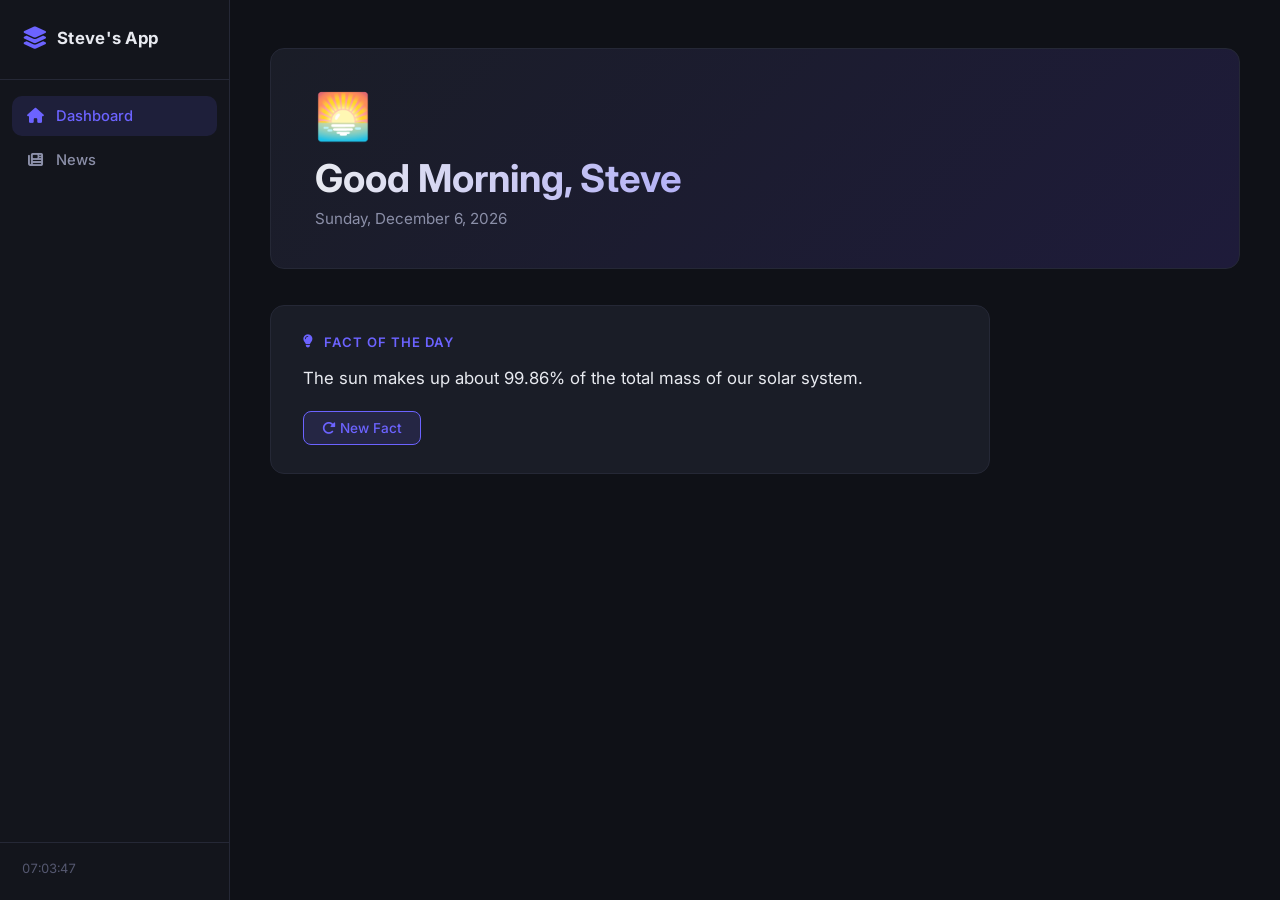
==== index.html @ 439b9ffa "Initial personal website with dashboard and news page" ====
<!DOCTYPE html>
<html lang="en">
<head>
  <meta charset="UTF-8" />
  <meta name="viewport" content="width=device-width, initial-scale=1.0" />
  <title>Steve's Dashboard</title>
  <link rel="stylesheet" href="style.css" />
  <link href="https://fonts.googleapis.com/css2?family=Inter:wght@300;400;500;600;700&display=swap" rel="stylesheet" />
  <link rel="stylesheet" href="https://cdnjs.cloudflare.com/ajax/libs/font-awesome/6.5.0/css/all.min.css" />
</head>
<body>
  <nav class="sidebar">
    <div class="sidebar-logo">
      <span class="logo-icon"><i class="fas fa-layer-group"></i></span>
      <span class="logo-text">Steve's App</span>
    </div>
    <ul class="nav-links">
      <li><a href="index.html" class="nav-item active" id="nav-dashboard">
        <i class="fas fa-home"></i><span>Dashboard</span>
      </a></li>
      <li><a href="news.html" class="nav-item" id="nav-news">
        <i class="fas fa-newspaper"></i><span>News</span>
      </a></li>
    </ul>
    <div class="sidebar-footer">
      <span id="sidebar-clock"></span>
    </div>
  </nav>

  <main class="main-content">
    <div class="dashboard-hero">
      <div class="greeting-card">
        <div class="greeting-icon" id="greeting-icon"></div>
        <h1 id="greeting-text">Hello, Steve</h1>
        <p class="greeting-date" id="greeting-date"></p>
      </div>
    </div>

    <div class="fact-section">
      <div class="fact-card">
        <div class="fact-header">
          <i class="fas fa-lightbulb"></i>
          <span>Fact of the Day</span>
        </div>
        <p class="fact-text" id="fact-text">Loading fact...</p>
        <button class="fact-refresh" id="fact-refresh"><i class="fas fa-rotate-right"></i> New Fact</button>
      </div>
    </div>
  </main>

  <script src="app.js"></script>
</body>
</html>
---- style.css ----
*, *::before, *::after { box-sizing: border-box; margin: 0; padding: 0; }

:root {
  --bg: #0f1117;
  --sidebar-bg: #13151c;
  --card-bg: #1a1d27;
  --card-border: #252836;
  --accent: #6c63ff;
  --accent-soft: #6c63ff22;
  --text-primary: #e8eaf0;
  --text-secondary: #8b8fa8;
  --text-muted: #555870;
  --green: #4ade80;
  --yellow: #facc15;
  --red: #f87171;
  --radius: 14px;
  --sidebar-width: 230px;
  --transition: 0.2s ease;
}

body {
  font-family: 'Inter', sans-serif;
  background: var(--bg);
  color: var(--text-primary);
  display: flex;
  min-height: 100vh;
}

/* ---- SIDEBAR ---- */
.sidebar {
  width: var(--sidebar-width);
  background: var(--sidebar-bg);
  border-right: 1px solid var(--card-border);
  display: flex;
  flex-direction: column;
  position: fixed;
  top: 0; left: 0; bottom: 0;
  padding: 24px 0;
  z-index: 100;
}

.sidebar-logo {
  display: flex;
  align-items: center;
  gap: 10px;
  padding: 0 22px 28px;
  border-bottom: 1px solid var(--card-border);
  margin-bottom: 16px;
}

.logo-icon { font-size: 1.4rem; color: var(--accent); }
.logo-text { font-size: 1.05rem; font-weight: 700; color: var(--text-primary); letter-spacing: 0.3px; }

.nav-links { list-style: none; flex: 1; padding: 0 12px; }
.nav-links li { margin-bottom: 4px; }

.nav-item {
  display: flex;
  align-items: center;
  gap: 12px;
  padding: 11px 14px;
  border-radius: 10px;
  text-decoration: none;
  color: var(--text-secondary);
  font-size: 0.92rem;
  font-weight: 500;
  transition: var(--transition);
}
.nav-item:hover { background: var(--accent-soft); color: var(--text-primary); }
.nav-item.active { background: var(--accent-soft); color: var(--accent); }
.nav-item i { width: 18px; text-align: center; font-size: 0.95rem; }

.sidebar-footer {
  padding: 18px 22px 0;
  border-top: 1px solid var(--card-border);
  color: var(--text-muted);
  font-size: 0.8rem;
  font-variant-numeric: tabular-nums;
}

/* ---- MAIN ---- */
.main-content {
  margin-left: var(--sidebar-width);
  flex: 1;
  padding: 48px 40px;
  max-width: 1100px;
}

/* ---- DASHBOARD ---- */
.dashboard-hero { margin-bottom: 36px; }

.greeting-card {
  background: linear-gradient(135deg, #1a1d27 0%, #1e1b3a 100%);
  border: 1px solid var(--card-border);
  border-radius: var(--radius);
  padding: 40px 44px;
  display: flex;
  flex-direction: column;
  gap: 8px;
}

.greeting-icon { font-size: 2.8rem; margin-bottom: 4px; }

.greeting-card h1 {
  font-size: 2.4rem;
  font-weight: 700;
  background: linear-gradient(90deg, #e8eaf0, var(--accent));
  -webkit-background-clip: text;
  -webkit-text-fill-color: transparent;
  background-clip: text;
}

.greeting-date {
  color: var(--text-secondary);
  font-size: 0.95rem;
  font-weight: 400;
}

/* ---- FACT CARD ---- */
.fact-section { margin-top: 8px; }

.fact-card {
  background: var(--card-bg);
  border: 1px solid var(--card-border);
  border-radius: var(--radius);
  padding: 28px 32px;
  max-width: 720px;
}

.fact-header {
  display: flex;
  align-items: center;
  gap: 10px;
  font-size: 0.82rem;
  font-weight: 600;
  text-transform: uppercase;
  letter-spacing: 1px;
  color: var(--accent);
  margin-bottom: 14px;
}

.fact-text {
  font-size: 1.05rem;
  line-height: 1.7;
  color: var(--text-primary);
  font-weight: 400;
}

.fact-refresh {
  margin-top: 18px;
  background: var(--accent-soft);
  border: 1px solid var(--accent);
  color: var(--accent);
  padding: 8px 18px;
  border-radius: 8px;
  cursor: pointer;
  font-size: 0.85rem;
  font-family: 'Inter', sans-serif;
  font-weight: 500;
  transition: var(--transition);
}
.fact-refresh:hover { background: var(--accent); color: #fff; }

/* ---- NEWS PAGE ---- */
.news-header {
  margin-bottom: 8px;
}
.news-header h1 {
  font-size: 1.9rem;
  font-weight: 700;
  display: flex;
  align-items: center;
  gap: 12px;
  color: var(--text-primary);
}
.news-header p {
  color: var(--text-secondary);
  font-size: 0.92rem;
  margin-top: 5px;
}

.api-notice {
  display: flex;
  align-items: center;
  gap: 10px;
  background: #1e1b10;
  border: 1px solid #3a3010;
  border-radius: 9px;
  padding: 12px 18px;
  margin: 18px 0 20px;
  color: var(--yellow);
  font-size: 0.88rem;
}
.api-notice code { background: #2a2510; padding: 2px 6px; border-radius: 4px; font-size: 0.83rem; }

.category-tabs {
  display: flex;
  flex-wrap: wrap;
  gap: 8px;
  margin-bottom: 28px;
}

.tab-btn {
  background: var(--card-bg);
  border: 1px solid var(--card-border);
  color: var(--text-secondary);
  padding: 8px 16px;
  border-radius: 8px;
  cursor: pointer;
  font-size: 0.87rem;
  font-family: 'Inter', sans-serif;
  font-weight: 500;
  transition: var(--transition);
}
.tab-btn:hover { border-color: var(--accent); color: var(--text-primary); }
.tab-btn.active { background: var(--accent-soft); border-color: var(--accent); color: var(--accent); }

.news-grid {
  display: grid;
  grid-template-columns: repeat(auto-fill, minmax(300px, 1fr));
  gap: 20px;
}

.news-card {
  background: var(--card-bg);
  border: 1px solid var(--card-border);
  border-radius: var(--radius);
  padding: 22px;
  display: flex;
  flex-direction: column;
  gap: 10px;
  transition: var(--transition);
  text-decoration: none;
  color: inherit;
}
.news-card:hover { border-color: var(--accent); transform: translateY(-2px); }

.news-card-source {
  font-size: 0.75rem;
  font-weight: 600;
  text-transform: uppercase;
  letter-spacing: 0.8px;
  color: var(--accent);
}
.news-card-title {
  font-size: 0.97rem;
  font-weight: 600;
  line-height: 1.5;
  color: var(--text-primary);
}
.news-card-desc {
  font-size: 0.84rem;
  color: var(--text-secondary);
  line-height: 1.6;
  flex: 1;
}
.news-card-date {
  font-size: 0.75rem;
  color: var(--text-muted);
}

.news-placeholder {
  grid-column: 1 / -1;
  text-align: center;
  padding: 80px 20px;
  color: var(--text-muted);
}
.news-placeholder i { font-size: 3rem; margin-bottom: 14px; display: block; }
.news-placeholder p { font-size: 0.95rem; }

.loading-spinner {
  grid-column: 1 / -1;
  text-align: center;
  padding: 60px;
  color: var(--text-muted);
  font-size: 0.95rem;
}

/* ---- SCROLLBAR ---- */
::-webkit-scrollbar { width: 6px; }
::-webkit-scrollbar-track { background: var(--bg); }
::-webkit-scrollbar-thumb { background: var(--card-border); border-radius: 3px; }

/* ---- RESPONSIVE ---- */
@media (max-width: 768px) {
  .sidebar { width: 60px; }
  .sidebar .logo-text, .nav-item span, .sidebar-footer { display: none; }
  .main-content { margin-left: 60px; padding: 24px 18px; }
  .greeting-card { padding: 28px 22px; }
  .greeting-card h1 { font-size: 1.7rem; }
}
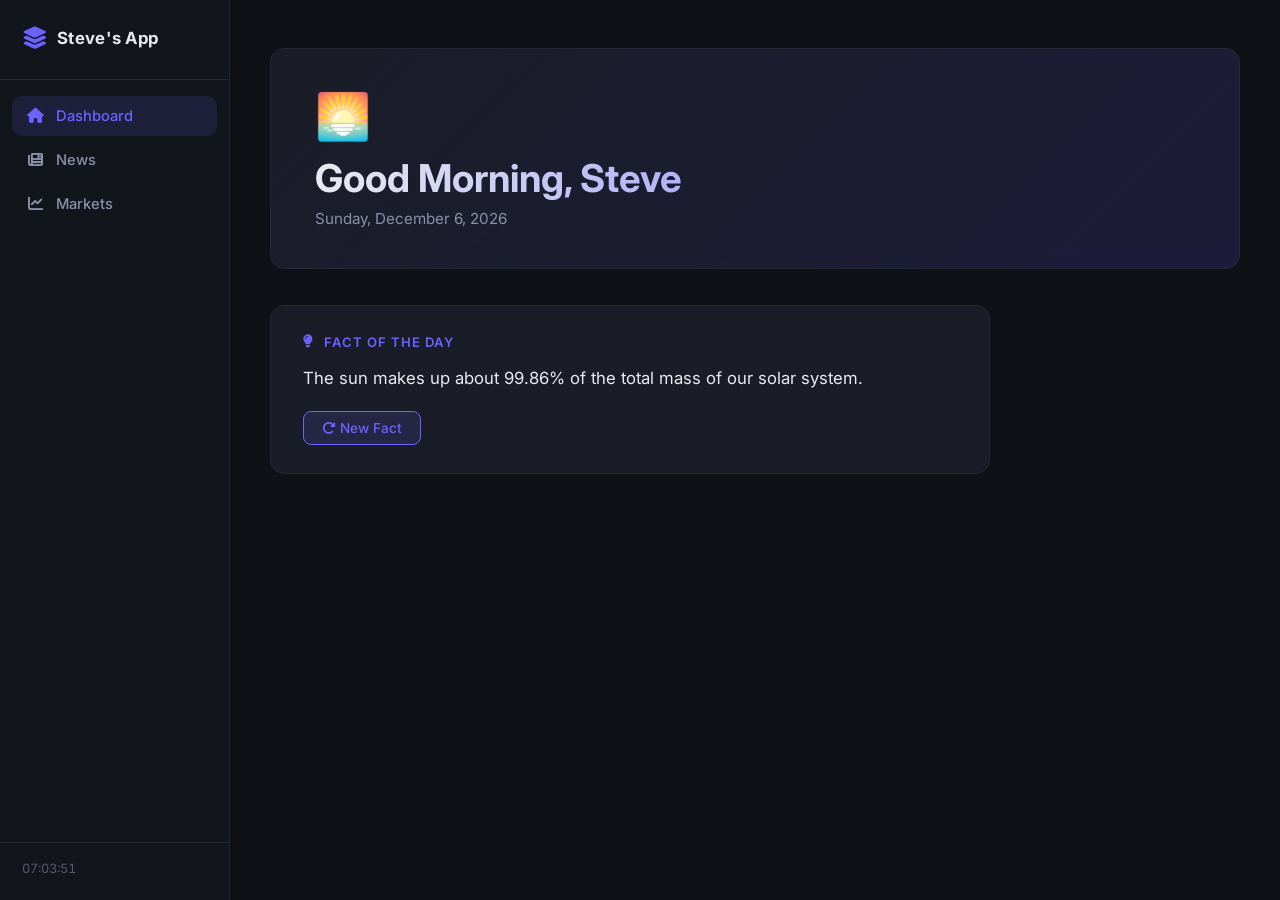
==== commit c9937d03: "Add Markets page (Finnhub stocks + forex), GNews fallback for news, update nav" ====
--- a/index.html
+++ b/index.html
@@ -15,16 +15,11 @@
       <span class="logo-text">Steve's App</span>
     </div>
     <ul class="nav-links">
-      <li><a href="index.html" class="nav-item active" id="nav-dashboard">
-        <i class="fas fa-home"></i><span>Dashboard</span>
-      </a></li>
-      <li><a href="news.html" class="nav-item" id="nav-news">
-        <i class="fas fa-newspaper"></i><span>News</span>
-      </a></li>
+      <li><a href="index.html" class="nav-item active"><i class="fas fa-home"></i><span>Dashboard</span></a></li>
+      <li><a href="news.html" class="nav-item"><i class="fas fa-newspaper"></i><span>News</span></a></li>
+      <li><a href="markets.html" class="nav-item"><i class="fas fa-chart-line"></i><span>Markets</span></a></li>
     </ul>
-    <div class="sidebar-footer">
-      <span id="sidebar-clock"></span>
-    </div>
+    <div class="sidebar-footer"><span id="sidebar-clock"></span></div>
   </nav>
 
   <main class="main-content">
@@ -35,13 +30,9 @@
         <p class="greeting-date" id="greeting-date"></p>
       </div>
     </div>
-
     <div class="fact-section">
       <div class="fact-card">
-        <div class="fact-header">
-          <i class="fas fa-lightbulb"></i>
-          <span>Fact of the Day</span>
-        </div>
+        <div class="fact-header"><i class="fas fa-lightbulb"></i><span>Fact of the Day</span></div>
         <p class="fact-text" id="fact-text">Loading fact...</p>
         <button class="fact-refresh" id="fact-refresh"><i class="fas fa-rotate-right"></i> New Fact</button>
       </div>
--- a/style.css
+++ b/style.css
@@ -38,7 +38,6 @@
   padding: 24px 0;
   z-index: 100;
 }
-
 .sidebar-logo {
   display: flex;
   align-items: center;
@@ -47,26 +46,18 @@
   border-bottom: 1px solid var(--card-border);
   margin-bottom: 16px;
 }
-
 .logo-icon { font-size: 1.4rem; color: var(--accent); }
-.logo-text { font-size: 1.05rem; font-weight: 700; color: var(--text-primary); letter-spacing: 0.3px; }
+.logo-text  { font-size: 1.05rem; font-weight: 700; color: var(--text-primary); letter-spacing: 0.3px; }
 
 .nav-links { list-style: none; flex: 1; padding: 0 12px; }
 .nav-links li { margin-bottom: 4px; }
-
 .nav-item {
-  display: flex;
-  align-items: center;
-  gap: 12px;
-  padding: 11px 14px;
-  border-radius: 10px;
-  text-decoration: none;
-  color: var(--text-secondary);
-  font-size: 0.92rem;
-  font-weight: 500;
-  transition: var(--transition);
-}
-.nav-item:hover { background: var(--accent-soft); color: var(--text-primary); }
+  display: flex; align-items: center; gap: 12px;
+  padding: 11px 14px; border-radius: 10px;
+  text-decoration: none; color: var(--text-secondary);
+  font-size: 0.92rem; font-weight: 500; transition: var(--transition);
+}
+.nav-item:hover  { background: var(--accent-soft); color: var(--text-primary); }
 .nav-item.active { background: var(--accent-soft); color: var(--accent); }
 .nav-item i { width: 18px; text-align: center; font-size: 0.95rem; }
 
@@ -88,131 +79,71 @@
 
 /* ---- DASHBOARD ---- */
 .dashboard-hero { margin-bottom: 36px; }
-
 .greeting-card {
   background: linear-gradient(135deg, #1a1d27 0%, #1e1b3a 100%);
   border: 1px solid var(--card-border);
   border-radius: var(--radius);
   padding: 40px 44px;
-  display: flex;
-  flex-direction: column;
-  gap: 8px;
-}
-
+  display: flex; flex-direction: column; gap: 8px;
+}
 .greeting-icon { font-size: 2.8rem; margin-bottom: 4px; }
-
 .greeting-card h1 {
-  font-size: 2.4rem;
-  font-weight: 700;
+  font-size: 2.4rem; font-weight: 700;
   background: linear-gradient(90deg, #e8eaf0, var(--accent));
-  -webkit-background-clip: text;
-  -webkit-text-fill-color: transparent;
-  background-clip: text;
-}
-
-.greeting-date {
-  color: var(--text-secondary);
-  font-size: 0.95rem;
-  font-weight: 400;
-}
+  -webkit-background-clip: text; -webkit-text-fill-color: transparent; background-clip: text;
+}
+.greeting-date { color: var(--text-secondary); font-size: 0.95rem; }
 
 /* ---- FACT CARD ---- */
 .fact-section { margin-top: 8px; }
-
 .fact-card {
   background: var(--card-bg);
   border: 1px solid var(--card-border);
   border-radius: var(--radius);
-  padding: 28px 32px;
-  max-width: 720px;
-}
-
+  padding: 28px 32px; max-width: 720px;
+}
 .fact-header {
-  display: flex;
-  align-items: center;
-  gap: 10px;
-  font-size: 0.82rem;
-  font-weight: 600;
-  text-transform: uppercase;
-  letter-spacing: 1px;
-  color: var(--accent);
-  margin-bottom: 14px;
-}
-
-.fact-text {
-  font-size: 1.05rem;
-  line-height: 1.7;
-  color: var(--text-primary);
-  font-weight: 400;
-}
-
+  display: flex; align-items: center; gap: 10px;
+  font-size: 0.82rem; font-weight: 600;
+  text-transform: uppercase; letter-spacing: 1px;
+  color: var(--accent); margin-bottom: 14px;
+}
+.fact-text { font-size: 1.05rem; line-height: 1.7; color: var(--text-primary); }
 .fact-refresh {
   margin-top: 18px;
-  background: var(--accent-soft);
-  border: 1px solid var(--accent);
-  color: var(--accent);
-  padding: 8px 18px;
-  border-radius: 8px;
-  cursor: pointer;
-  font-size: 0.85rem;
-  font-family: 'Inter', sans-serif;
-  font-weight: 500;
-  transition: var(--transition);
+  background: var(--accent-soft); border: 1px solid var(--accent);
+  color: var(--accent); padding: 8px 18px; border-radius: 8px;
+  cursor: pointer; font-size: 0.85rem; font-family: 'Inter', sans-serif;
+  font-weight: 500; transition: var(--transition);
 }
 .fact-refresh:hover { background: var(--accent); color: #fff; }
 
 /* ---- NEWS PAGE ---- */
-.news-header {
-  margin-bottom: 8px;
-}
+.news-header { margin-bottom: 8px; }
 .news-header h1 {
-  font-size: 1.9rem;
-  font-weight: 700;
-  display: flex;
-  align-items: center;
-  gap: 12px;
-  color: var(--text-primary);
-}
-.news-header p {
-  color: var(--text-secondary);
-  font-size: 0.92rem;
-  margin-top: 5px;
-}
+  font-size: 1.9rem; font-weight: 700;
+  display: flex; align-items: center; gap: 12px; color: var(--text-primary);
+}
+.news-header p { color: var(--text-secondary); font-size: 0.92rem; margin-top: 5px; }
 
 .api-notice {
-  display: flex;
-  align-items: center;
-  gap: 10px;
-  background: #1e1b10;
-  border: 1px solid #3a3010;
-  border-radius: 9px;
-  padding: 12px 18px;
+  display: flex; align-items: center; gap: 10px;
+  background: #1e1b10; border: 1px solid #3a3010;
+  border-radius: 9px; padding: 12px 18px;
   margin: 18px 0 20px;
-  color: var(--yellow);
-  font-size: 0.88rem;
+  color: var(--yellow); font-size: 0.88rem;
 }
 .api-notice code { background: #2a2510; padding: 2px 6px; border-radius: 4px; font-size: 0.83rem; }
-
-.category-tabs {
-  display: flex;
-  flex-wrap: wrap;
-  gap: 8px;
-  margin-bottom: 28px;
-}
-
+.api-notice a { color: var(--yellow); }
+
+.category-tabs { display: flex; flex-wrap: wrap; gap: 8px; margin-bottom: 28px; }
 .tab-btn {
-  background: var(--card-bg);
-  border: 1px solid var(--card-border);
-  color: var(--text-secondary);
-  padding: 8px 16px;
-  border-radius: 8px;
-  cursor: pointer;
-  font-size: 0.87rem;
-  font-family: 'Inter', sans-serif;
-  font-weight: 500;
-  transition: var(--transition);
-}
-.tab-btn:hover { border-color: var(--accent); color: var(--text-primary); }
+  background: var(--card-bg); border: 1px solid var(--card-border);
+  color: var(--text-secondary); padding: 8px 16px; border-radius: 8px;
+  cursor: pointer; font-size: 0.87rem; font-family: 'Inter', sans-serif;
+  font-weight: 500; transition: var(--transition);
+}
+.tab-btn:hover  { border-color: var(--accent); color: var(--text-primary); }
 .tab-btn.active { background: var(--accent-soft); border-color: var(--accent); color: var(--accent); }
 
 .news-grid {
@@ -220,61 +151,92 @@
   grid-template-columns: repeat(auto-fill, minmax(300px, 1fr));
   gap: 20px;
 }
-
 .news-card {
-  background: var(--card-bg);
-  border: 1px solid var(--card-border);
-  border-radius: var(--radius);
-  padding: 22px;
-  display: flex;
-  flex-direction: column;
-  gap: 10px;
-  transition: var(--transition);
-  text-decoration: none;
-  color: inherit;
+  background: var(--card-bg); border: 1px solid var(--card-border);
+  border-radius: var(--radius); padding: 22px;
+  display: flex; flex-direction: column; gap: 10px;
+  transition: var(--transition); text-decoration: none; color: inherit;
 }
 .news-card:hover { border-color: var(--accent); transform: translateY(-2px); }
-
-.news-card-source {
-  font-size: 0.75rem;
-  font-weight: 600;
-  text-transform: uppercase;
-  letter-spacing: 0.8px;
-  color: var(--accent);
-}
-.news-card-title {
-  font-size: 0.97rem;
-  font-weight: 600;
-  line-height: 1.5;
-  color: var(--text-primary);
-}
-.news-card-desc {
-  font-size: 0.84rem;
-  color: var(--text-secondary);
-  line-height: 1.6;
-  flex: 1;
-}
-.news-card-date {
-  font-size: 0.75rem;
-  color: var(--text-muted);
-}
+.news-card-source { font-size: 0.75rem; font-weight: 600; text-transform: uppercase; letter-spacing: 0.8px; color: var(--accent); }
+.news-card-title  { font-size: 0.97rem; font-weight: 600; line-height: 1.5; color: var(--text-primary); }
+.news-card-desc   { font-size: 0.84rem; color: var(--text-secondary); line-height: 1.6; flex: 1; }
+.news-card-date   { font-size: 0.75rem; color: var(--text-muted); }
 
 .news-placeholder {
-  grid-column: 1 / -1;
-  text-align: center;
-  padding: 80px 20px;
-  color: var(--text-muted);
+  grid-column: 1 / -1; text-align: center;
+  padding: 80px 20px; color: var(--text-muted);
 }
 .news-placeholder i { font-size: 3rem; margin-bottom: 14px; display: block; }
 .news-placeholder p { font-size: 0.95rem; }
 
 .loading-spinner {
-  grid-column: 1 / -1;
-  text-align: center;
-  padding: 60px;
-  color: var(--text-muted);
-  font-size: 0.95rem;
-}
+  grid-column: 1 / -1; text-align: center;
+  padding: 60px; color: var(--text-muted); font-size: 0.95rem;
+}
+
+/* ---- MARKETS PAGE ---- */
+.ticker-search {
+  display: flex; gap: 10px;
+  margin-bottom: 28px; max-width: 480px;
+}
+.ticker-search input {
+  flex: 1; background: var(--card-bg);
+  border: 1px solid var(--card-border);
+  color: var(--text-primary); padding: 10px 16px;
+  border-radius: 9px; font-size: 0.92rem;
+  font-family: 'Inter', sans-serif; outline: none;
+  transition: var(--transition);
+}
+.ticker-search input:focus { border-color: var(--accent); }
+.ticker-search input::placeholder { color: var(--text-muted); }
+#ticker-btn {
+  background: var(--accent); border: none; color: #fff;
+  padding: 10px 20px; border-radius: 9px; cursor: pointer;
+  font-size: 0.88rem; font-family: 'Inter', sans-serif;
+  font-weight: 600; transition: var(--transition);
+}
+#ticker-btn:hover { opacity: 0.85; }
+
+.quote-card {
+  background: var(--card-bg); border: 1px solid var(--card-border);
+  border-radius: var(--radius); padding: 24px 28px;
+  max-width: 520px; margin-bottom: 32px;
+}
+.quote-top {
+  display: flex; justify-content: space-between;
+  align-items: flex-start; margin-bottom: 18px;
+}
+.quote-symbol { font-size: 1.5rem; font-weight: 700; color: var(--text-primary); }
+.quote-name   { font-size: 0.82rem; color: var(--text-secondary); margin-top: 3px; }
+.quote-price  { font-size: 1.9rem; font-weight: 700; color: var(--text-primary); }
+.quote-stats  { display: flex; flex-wrap: wrap; gap: 14px; }
+.quote-stat   { display: flex; flex-direction: column; gap: 3px; }
+.stat-label   { font-size: 0.72rem; color: var(--text-muted); text-transform: uppercase; letter-spacing: 0.6px; }
+.stat-val     { font-size: 0.95rem; font-weight: 600; color: var(--text-primary); }
+.positive { color: #4ade80 !important; }
+.negative { color: #f87171 !important; }
+.neutral  { color: var(--text-secondary) !important; }
+
+.section-label {
+  font-size: 0.78rem; font-weight: 600; text-transform: uppercase;
+  letter-spacing: 1px; color: var(--text-muted); margin-bottom: 14px;
+}
+.watchlist-grid, .forex-grid {
+  display: grid;
+  grid-template-columns: repeat(auto-fill, minmax(160px, 1fr));
+  gap: 14px; margin-bottom: 32px;
+}
+.watchlist-card {
+  background: var(--card-bg); border: 1px solid var(--card-border);
+  border-radius: 10px; padding: 16px 18px;
+  transition: var(--transition);
+}
+.watchlist-card:hover { border-color: var(--accent); }
+.wl-top { display: flex; justify-content: space-between; align-items: center; margin-bottom: 6px; }
+.wl-ticker { font-weight: 700; font-size: 0.95rem; color: var(--text-primary); }
+.wl-price  { font-weight: 600; font-size: 0.95rem; color: var(--text-primary); }
+.wl-change { font-size: 0.82rem; font-weight: 500; }
 
 /* ---- SCROLLBAR ---- */
 ::-webkit-scrollbar { width: 6px; }
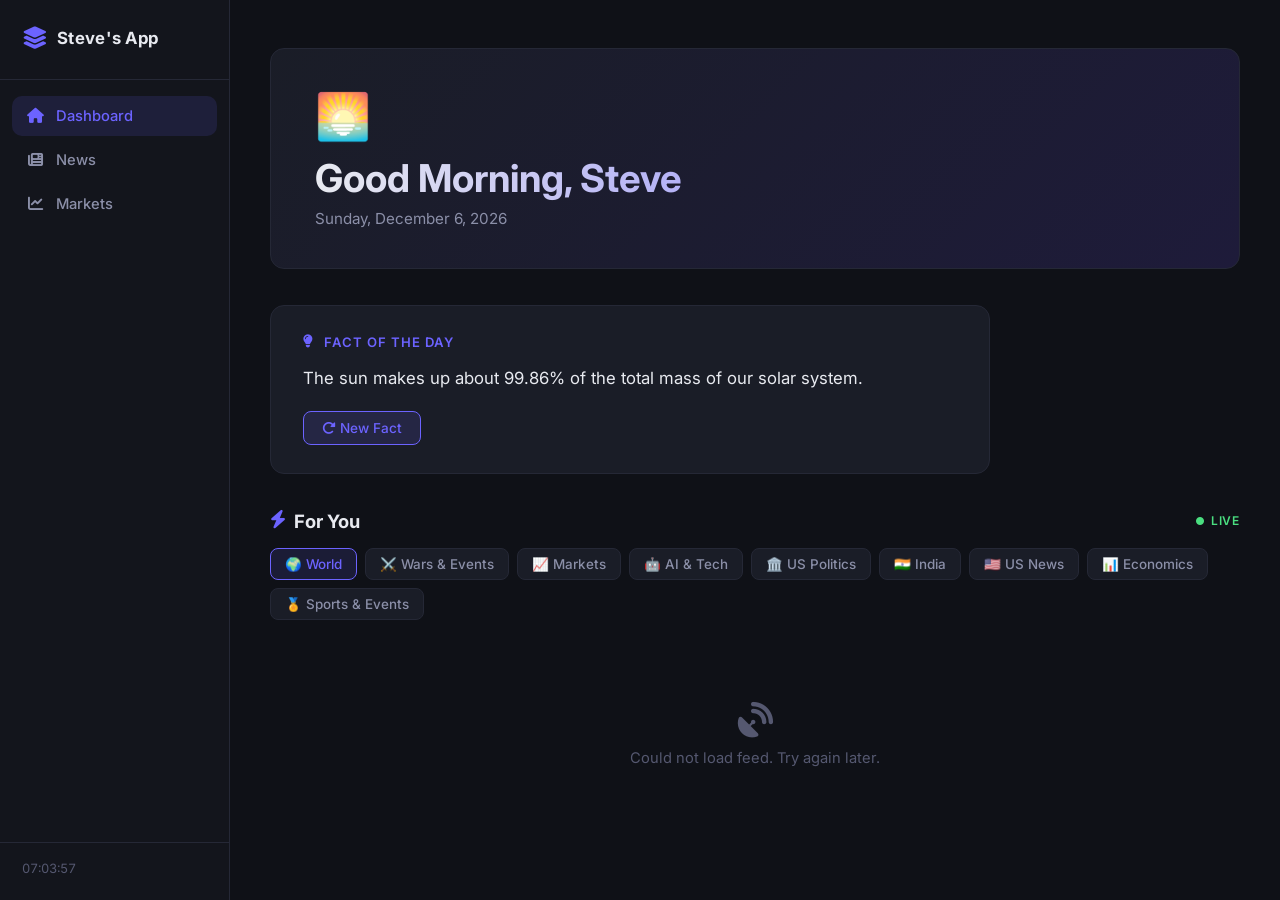
==== commit 1e48aef6: "Add personalized For You live feed to dashboard via RSS2JSON" ====
--- a/index.html
+++ b/index.html
@@ -23,6 +23,7 @@
   </nav>
 
   <main class="main-content">
+    <!-- Greeting -->
     <div class="dashboard-hero">
       <div class="greeting-card">
         <div class="greeting-icon" id="greeting-icon"></div>
@@ -30,6 +31,8 @@
         <p class="greeting-date" id="greeting-date"></p>
       </div>
     </div>
+
+    <!-- Fact -->
     <div class="fact-section">
       <div class="fact-card">
         <div class="fact-header"><i class="fas fa-lightbulb"></i><span>Fact of the Day</span></div>
@@ -37,8 +40,35 @@
         <button class="fact-refresh" id="fact-refresh"><i class="fas fa-rotate-right"></i> New Fact</button>
       </div>
     </div>
+
+    <!-- For You Feed -->
+    <div class="foryou-section">
+      <div class="foryou-header">
+        <span><i class="fas fa-bolt"></i> For You</span>
+        <span class="foryou-live"><i class="fas fa-circle"></i> Live</span>
+      </div>
+
+      <!-- Topic Pills -->
+      <div class="foryou-tabs" id="foryou-tabs">
+        <button class="fy-tab active" data-topic="world">🌍 World</button>
+        <button class="fy-tab" data-topic="war">⚔️ Wars & Events</button>
+        <button class="fy-tab" data-topic="markets">📈 Markets</button>
+        <button class="fy-tab" data-topic="tech">🤖 AI & Tech</button>
+        <button class="fy-tab" data-topic="uspolitics">🏛️ US Politics</button>
+        <button class="fy-tab" data-topic="india">🇮🇳 India</button>
+        <button class="fy-tab" data-topic="usnews">🇺🇸 US News</button>
+        <button class="fy-tab" data-topic="economics">📊 Economics</button>
+        <button class="fy-tab" data-topic="sports">🏅 Sports & Events</button>
+      </div>
+
+      <!-- Feed Cards -->
+      <div class="foryou-grid" id="foryou-grid">
+        <div class="foryou-placeholder"><i class="fas fa-rss"></i><p>Loading your feed...</p></div>
+      </div>
+    </div>
   </main>
 
   <script src="app.js"></script>
+  <script src="foryou.js"></script>
 </body>
 </html>
--- a/style.css
+++ b/style.css
@@ -31,24 +31,18 @@
   width: var(--sidebar-width);
   background: var(--sidebar-bg);
   border-right: 1px solid var(--card-border);
-  display: flex;
-  flex-direction: column;
-  position: fixed;
-  top: 0; left: 0; bottom: 0;
-  padding: 24px 0;
-  z-index: 100;
+  display: flex; flex-direction: column;
+  position: fixed; top: 0; left: 0; bottom: 0;
+  padding: 24px 0; z-index: 100;
 }
 .sidebar-logo {
-  display: flex;
-  align-items: center;
-  gap: 10px;
+  display: flex; align-items: center; gap: 10px;
   padding: 0 22px 28px;
   border-bottom: 1px solid var(--card-border);
   margin-bottom: 16px;
 }
 .logo-icon { font-size: 1.4rem; color: var(--accent); }
 .logo-text  { font-size: 1.05rem; font-weight: 700; color: var(--text-primary); letter-spacing: 0.3px; }
-
 .nav-links { list-style: none; flex: 1; padding: 0 12px; }
 .nav-links li { margin-bottom: 4px; }
 .nav-item {
@@ -60,21 +54,17 @@
 .nav-item:hover  { background: var(--accent-soft); color: var(--text-primary); }
 .nav-item.active { background: var(--accent-soft); color: var(--accent); }
 .nav-item i { width: 18px; text-align: center; font-size: 0.95rem; }
-
 .sidebar-footer {
   padding: 18px 22px 0;
   border-top: 1px solid var(--card-border);
-  color: var(--text-muted);
-  font-size: 0.8rem;
+  color: var(--text-muted); font-size: 0.8rem;
   font-variant-numeric: tabular-nums;
 }
 
 /* ---- MAIN ---- */
 .main-content {
   margin-left: var(--sidebar-width);
-  flex: 1;
-  padding: 48px 40px;
-  max-width: 1100px;
+  flex: 1; padding: 48px 40px; max-width: 1100px;
 }
 
 /* ---- DASHBOARD ---- */
@@ -82,8 +72,7 @@
 .greeting-card {
   background: linear-gradient(135deg, #1a1d27 0%, #1e1b3a 100%);
   border: 1px solid var(--card-border);
-  border-radius: var(--radius);
-  padding: 40px 44px;
+  border-radius: var(--radius); padding: 40px 44px;
   display: flex; flex-direction: column; gap: 8px;
 }
 .greeting-icon { font-size: 2.8rem; margin-bottom: 4px; }
@@ -95,12 +84,10 @@
 .greeting-date { color: var(--text-secondary); font-size: 0.95rem; }
 
 /* ---- FACT CARD ---- */
-.fact-section { margin-top: 8px; }
+.fact-section { margin-bottom: 36px; }
 .fact-card {
-  background: var(--card-bg);
-  border: 1px solid var(--card-border);
-  border-radius: var(--radius);
-  padding: 28px 32px; max-width: 720px;
+  background: var(--card-bg); border: 1px solid var(--card-border);
+  border-radius: var(--radius); padding: 28px 32px; max-width: 720px;
 }
 .fact-header {
   display: flex; align-items: center; gap: 10px;
@@ -118,6 +105,71 @@
 }
 .fact-refresh:hover { background: var(--accent); color: #fff; }
 
+/* ---- FOR YOU SECTION ---- */
+.foryou-section { margin-top: 4px; }
+.foryou-header {
+  display: flex; align-items: center; justify-content: space-between;
+  margin-bottom: 16px;
+}
+.foryou-header > span:first-child {
+  font-size: 1.15rem; font-weight: 700; color: var(--text-primary);
+  display: flex; align-items: center; gap: 8px;
+}
+.foryou-header i.fa-bolt { color: var(--accent); }
+.foryou-live {
+  display: flex; align-items: center; gap: 6px;
+  font-size: 0.75rem; font-weight: 600;
+  color: #4ade80; text-transform: uppercase; letter-spacing: 0.8px;
+}
+.foryou-live i { font-size: 0.5rem; animation: pulse 1.4s infinite; }
+@keyframes pulse { 0%,100%{opacity:1} 50%{opacity:0.3} }
+
+.foryou-tabs {
+  display: flex; flex-wrap: wrap; gap: 8px; margin-bottom: 22px;
+}
+.fy-tab {
+  background: var(--card-bg); border: 1px solid var(--card-border);
+  color: var(--text-secondary); padding: 7px 14px; border-radius: 8px;
+  cursor: pointer; font-size: 0.84rem; font-family: 'Inter', sans-serif;
+  font-weight: 500; transition: var(--transition);
+}
+.fy-tab:hover  { border-color: var(--accent); color: var(--text-primary); }
+.fy-tab.active { background: var(--accent-soft); border-color: var(--accent); color: var(--accent); }
+
+.foryou-grid {
+  display: grid;
+  grid-template-columns: repeat(auto-fill, minmax(280px, 1fr));
+  gap: 16px;
+}
+.fy-card {
+  background: var(--card-bg); border: 1px solid var(--card-border);
+  border-radius: 12px; padding: 18px 20px;
+  display: flex; flex-direction: column; gap: 7px;
+  text-decoration: none; color: inherit;
+  transition: var(--transition);
+}
+.fy-card:hover { border-color: var(--accent); transform: translateY(-2px); }
+.fy-source {
+  font-size: 0.7rem; font-weight: 700;
+  text-transform: uppercase; letter-spacing: 0.8px; color: var(--accent);
+}
+.fy-title {
+  font-size: 0.92rem; font-weight: 600;
+  line-height: 1.5; color: var(--text-primary);
+}
+.fy-desc {
+  font-size: 0.8rem; color: var(--text-secondary); line-height: 1.55; flex: 1;
+}
+.fy-meta {
+  font-size: 0.72rem; color: var(--text-muted); margin-top: 2px;
+}
+.foryou-placeholder {
+  grid-column: 1 / -1; text-align: center;
+  padding: 60px 20px; color: var(--text-muted);
+}
+.foryou-placeholder i { font-size: 2.2rem; margin-bottom: 12px; display: block; }
+.foryou-placeholder p { font-size: 0.92rem; }
+
 /* ---- NEWS PAGE ---- */
 .news-header { margin-bottom: 8px; }
 .news-header h1 {
@@ -125,17 +177,14 @@
   display: flex; align-items: center; gap: 12px; color: var(--text-primary);
 }
 .news-header p { color: var(--text-secondary); font-size: 0.92rem; margin-top: 5px; }
-
 .api-notice {
   display: flex; align-items: center; gap: 10px;
   background: #1e1b10; border: 1px solid #3a3010;
   border-radius: 9px; padding: 12px 18px;
-  margin: 18px 0 20px;
-  color: var(--yellow); font-size: 0.88rem;
+  margin: 18px 0 20px; color: var(--yellow); font-size: 0.88rem;
 }
 .api-notice code { background: #2a2510; padding: 2px 6px; border-radius: 4px; font-size: 0.83rem; }
 .api-notice a { color: var(--yellow); }
-
 .category-tabs { display: flex; flex-wrap: wrap; gap: 8px; margin-bottom: 28px; }
 .tab-btn {
   background: var(--card-bg); border: 1px solid var(--card-border);
@@ -145,7 +194,6 @@
 }
 .tab-btn:hover  { border-color: var(--accent); color: var(--text-primary); }
 .tab-btn.active { background: var(--accent-soft); border-color: var(--accent); color: var(--accent); }
-
 .news-grid {
   display: grid;
   grid-template-columns: repeat(auto-fill, minmax(300px, 1fr));
@@ -162,14 +210,12 @@
 .news-card-title  { font-size: 0.97rem; font-weight: 600; line-height: 1.5; color: var(--text-primary); }
 .news-card-desc   { font-size: 0.84rem; color: var(--text-secondary); line-height: 1.6; flex: 1; }
 .news-card-date   { font-size: 0.75rem; color: var(--text-muted); }
-
 .news-placeholder {
   grid-column: 1 / -1; text-align: center;
   padding: 80px 20px; color: var(--text-muted);
 }
 .news-placeholder i { font-size: 3rem; margin-bottom: 14px; display: block; }
 .news-placeholder p { font-size: 0.95rem; }
-
 .loading-spinner {
   grid-column: 1 / -1; text-align: center;
   padding: 60px; color: var(--text-muted); font-size: 0.95rem;
@@ -185,8 +231,7 @@
   border: 1px solid var(--card-border);
   color: var(--text-primary); padding: 10px 16px;
   border-radius: 9px; font-size: 0.92rem;
-  font-family: 'Inter', sans-serif; outline: none;
-  transition: var(--transition);
+  font-family: 'Inter', sans-serif; outline: none; transition: var(--transition);
 }
 .ticker-search input:focus { border-color: var(--accent); }
 .ticker-search input::placeholder { color: var(--text-muted); }
@@ -197,7 +242,6 @@
   font-weight: 600; transition: var(--transition);
 }
 #ticker-btn:hover { opacity: 0.85; }
-
 .quote-card {
   background: var(--card-bg); border: 1px solid var(--card-border);
   border-radius: var(--radius); padding: 24px 28px;
@@ -217,7 +261,6 @@
 .positive { color: #4ade80 !important; }
 .negative { color: #f87171 !important; }
 .neutral  { color: var(--text-secondary) !important; }
-
 .section-label {
   font-size: 0.78rem; font-weight: 600; text-transform: uppercase;
   letter-spacing: 1px; color: var(--text-muted); margin-bottom: 14px;
@@ -229,8 +272,7 @@
 }
 .watchlist-card {
   background: var(--card-bg); border: 1px solid var(--card-border);
-  border-radius: 10px; padding: 16px 18px;
-  transition: var(--transition);
+  border-radius: 10px; padding: 16px 18px; transition: var(--transition);
 }
 .watchlist-card:hover { border-color: var(--accent); }
 .wl-top { display: flex; justify-content: space-between; align-items: center; margin-bottom: 6px; }
@@ -250,4 +292,5 @@
   .main-content { margin-left: 60px; padding: 24px 18px; }
   .greeting-card { padding: 28px 22px; }
   .greeting-card h1 { font-size: 1.7rem; }
-}
+  .foryou-grid { grid-template-columns: 1fr; }
+}
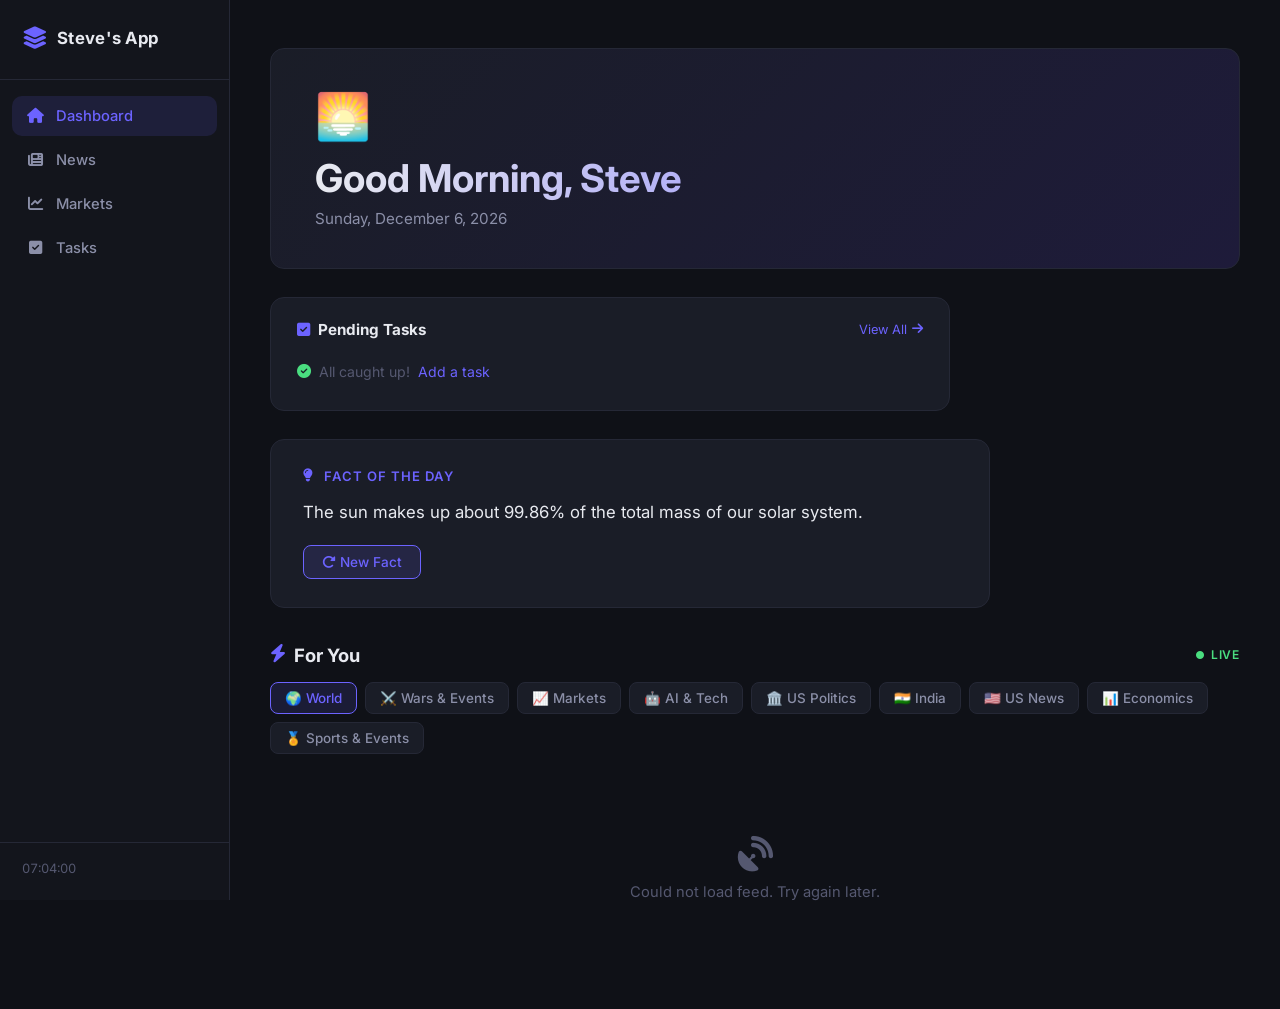
==== commit c44fb951: "Add Tasks page with notes, to-dos, priorities, localStorage persistence + dashboard widget" ====
--- a/index.html
+++ b/index.html
@@ -15,21 +15,30 @@
       <span class="logo-text">Steve's App</span>
     </div>
     <ul class="nav-links">
-      <li><a href="index.html" class="nav-item active"><i class="fas fa-home"></i><span>Dashboard</span></a></li>
-      <li><a href="news.html" class="nav-item"><i class="fas fa-newspaper"></i><span>News</span></a></li>
+      <li><a href="index.html"   class="nav-item active"><i class="fas fa-home"></i><span>Dashboard</span></a></li>
+      <li><a href="news.html"    class="nav-item"><i class="fas fa-newspaper"></i><span>News</span></a></li>
       <li><a href="markets.html" class="nav-item"><i class="fas fa-chart-line"></i><span>Markets</span></a></li>
+      <li><a href="tasks.html"   class="nav-item"><i class="fas fa-check-square"></i><span>Tasks</span></a></li>
     </ul>
     <div class="sidebar-footer"><span id="sidebar-clock"></span></div>
   </nav>
 
   <main class="main-content">
-    <!-- Greeting -->
     <div class="dashboard-hero">
       <div class="greeting-card">
         <div class="greeting-icon" id="greeting-icon"></div>
         <h1 id="greeting-text">Hello, Steve</h1>
         <p class="greeting-date" id="greeting-date"></p>
       </div>
+    </div>
+
+    <!-- Dashboard Task Widget -->
+    <div class="dash-tasks-widget">
+      <div class="widget-header">
+        <span><i class="fas fa-check-square"></i> Pending Tasks</span>
+        <a href="tasks.html" class="widget-link">View All <i class="fas fa-arrow-right"></i></a>
+      </div>
+      <div id="dash-task-list"></div>
     </div>
 
     <!-- Fact -->
@@ -47,8 +56,6 @@
         <span><i class="fas fa-bolt"></i> For You</span>
         <span class="foryou-live"><i class="fas fa-circle"></i> Live</span>
       </div>
-
-      <!-- Topic Pills -->
       <div class="foryou-tabs" id="foryou-tabs">
         <button class="fy-tab active" data-topic="world">🌍 World</button>
         <button class="fy-tab" data-topic="war">⚔️ Wars & Events</button>
@@ -60,8 +67,6 @@
         <button class="fy-tab" data-topic="economics">📊 Economics</button>
         <button class="fy-tab" data-topic="sports">🏅 Sports & Events</button>
       </div>
-
-      <!-- Feed Cards -->
       <div class="foryou-grid" id="foryou-grid">
         <div class="foryou-placeholder"><i class="fas fa-rss"></i><p>Loading your feed...</p></div>
       </div>
@@ -69,6 +74,7 @@
   </main>
 
   <script src="app.js"></script>
+  <script src="tasks.js"></script>
   <script src="foryou.js"></script>
 </body>
 </html>
--- a/style.css
+++ b/style.css
@@ -18,279 +18,206 @@
   --transition: 0.2s ease;
 }
 
-body {
-  font-family: 'Inter', sans-serif;
-  background: var(--bg);
-  color: var(--text-primary);
-  display: flex;
-  min-height: 100vh;
+body { font-family:'Inter',sans-serif; background:var(--bg); color:var(--text-primary); display:flex; min-height:100vh; }
+
+/* SIDEBAR */
+.sidebar { width:var(--sidebar-width); background:var(--sidebar-bg); border-right:1px solid var(--card-border); display:flex; flex-direction:column; position:fixed; top:0; left:0; bottom:0; padding:24px 0; z-index:100; }
+.sidebar-logo { display:flex; align-items:center; gap:10px; padding:0 22px 28px; border-bottom:1px solid var(--card-border); margin-bottom:16px; }
+.logo-icon { font-size:1.4rem; color:var(--accent); }
+.logo-text  { font-size:1.05rem; font-weight:700; color:var(--text-primary); letter-spacing:0.3px; }
+.nav-links { list-style:none; flex:1; padding:0 12px; }
+.nav-links li { margin-bottom:4px; }
+.nav-item { display:flex; align-items:center; gap:12px; padding:11px 14px; border-radius:10px; text-decoration:none; color:var(--text-secondary); font-size:0.92rem; font-weight:500; transition:var(--transition); }
+.nav-item:hover  { background:var(--accent-soft); color:var(--text-primary); }
+.nav-item.active { background:var(--accent-soft); color:var(--accent); }
+.nav-item i { width:18px; text-align:center; font-size:0.95rem; }
+.sidebar-footer { padding:18px 22px 0; border-top:1px solid var(--card-border); color:var(--text-muted); font-size:0.8rem; font-variant-numeric:tabular-nums; }
+
+/* MAIN */
+.main-content { margin-left:var(--sidebar-width); flex:1; padding:48px 40px; max-width:1100px; }
+
+/* DASHBOARD */
+.dashboard-hero { margin-bottom:28px; }
+.greeting-card { background:linear-gradient(135deg,#1a1d27 0%,#1e1b3a 100%); border:1px solid var(--card-border); border-radius:var(--radius); padding:40px 44px; display:flex; flex-direction:column; gap:8px; }
+.greeting-icon { font-size:2.8rem; margin-bottom:4px; }
+.greeting-card h1 { font-size:2.4rem; font-weight:700; background:linear-gradient(90deg,#e8eaf0,var(--accent)); -webkit-background-clip:text; -webkit-text-fill-color:transparent; background-clip:text; }
+.greeting-date { color:var(--text-secondary); font-size:0.95rem; }
+
+/* DASHBOARD TASK WIDGET */
+.dash-tasks-widget { background:var(--card-bg); border:1px solid var(--card-border); border-radius:var(--radius); padding:22px 26px; margin-bottom:28px; max-width:680px; }
+.widget-header { display:flex; align-items:center; justify-content:space-between; margin-bottom:16px; }
+.widget-header > span { font-size:0.95rem; font-weight:700; color:var(--text-primary); display:flex; align-items:center; gap:8px; }
+.widget-header i { color:var(--accent); }
+.widget-link { font-size:0.8rem; color:var(--accent); text-decoration:none; display:flex; align-items:center; gap:5px; }
+.widget-link:hover { text-decoration:underline; }
+.dash-task-item { display:flex; align-items:center; gap:10px; padding:9px 0; border-bottom:1px solid var(--card-border); font-size:0.88rem; color:var(--text-primary); }
+.dash-task-item:last-of-type { border-bottom:none; }
+.dash-task-item i { color:var(--text-muted); font-size:0.65rem; }
+.dash-task-high i { color:var(--red); }
+.dash-task-title { flex:1; }
+.dash-task-empty { color:var(--text-muted); font-size:0.88rem; padding:8px 0; display:flex; align-items:center; gap:8px; }
+.dash-task-empty i { color:var(--green); }
+.dash-task-empty a { color:var(--accent); text-decoration:none; }
+.dash-task-more { display:block; margin-top:10px; font-size:0.8rem; color:var(--accent); text-decoration:none; }
+.dash-task-more:hover { text-decoration:underline; }
+
+/* FACT CARD */
+.fact-section { margin-bottom:36px; }
+.fact-card { background:var(--card-bg); border:1px solid var(--card-border); border-radius:var(--radius); padding:28px 32px; max-width:720px; }
+.fact-header { display:flex; align-items:center; gap:10px; font-size:0.82rem; font-weight:600; text-transform:uppercase; letter-spacing:1px; color:var(--accent); margin-bottom:14px; }
+.fact-text { font-size:1.05rem; line-height:1.7; color:var(--text-primary); }
+.fact-refresh { margin-top:18px; background:var(--accent-soft); border:1px solid var(--accent); color:var(--accent); padding:8px 18px; border-radius:8px; cursor:pointer; font-size:0.85rem; font-family:'Inter',sans-serif; font-weight:500; transition:var(--transition); }
+.fact-refresh:hover { background:var(--accent); color:#fff; }
+
+/* FOR YOU */
+.foryou-section { margin-top:4px; }
+.foryou-header { display:flex; align-items:center; justify-content:space-between; margin-bottom:16px; }
+.foryou-header>span:first-child { font-size:1.15rem; font-weight:700; color:var(--text-primary); display:flex; align-items:center; gap:8px; }
+.foryou-header i.fa-bolt { color:var(--accent); }
+.foryou-live { display:flex; align-items:center; gap:6px; font-size:0.75rem; font-weight:600; color:#4ade80; text-transform:uppercase; letter-spacing:0.8px; }
+.foryou-live i { font-size:0.5rem; animation:pulse 1.4s infinite; }
+@keyframes pulse { 0%,100%{opacity:1}50%{opacity:0.3} }
+.foryou-tabs { display:flex; flex-wrap:wrap; gap:8px; margin-bottom:22px; }
+.fy-tab { background:var(--card-bg); border:1px solid var(--card-border); color:var(--text-secondary); padding:7px 14px; border-radius:8px; cursor:pointer; font-size:0.84rem; font-family:'Inter',sans-serif; font-weight:500; transition:var(--transition); }
+.fy-tab:hover  { border-color:var(--accent); color:var(--text-primary); }
+.fy-tab.active { background:var(--accent-soft); border-color:var(--accent); color:var(--accent); }
+.foryou-grid { display:grid; grid-template-columns:repeat(auto-fill,minmax(280px,1fr)); gap:16px; }
+.fy-card { background:var(--card-bg); border:1px solid var(--card-border); border-radius:12px; padding:18px 20px; display:flex; flex-direction:column; gap:7px; text-decoration:none; color:inherit; transition:var(--transition); }
+.fy-card:hover { border-color:var(--accent); transform:translateY(-2px); }
+.fy-source { font-size:0.7rem; font-weight:700; text-transform:uppercase; letter-spacing:0.8px; color:var(--accent); }
+.fy-title  { font-size:0.92rem; font-weight:600; line-height:1.5; color:var(--text-primary); }
+.fy-desc   { font-size:0.8rem; color:var(--text-secondary); line-height:1.55; flex:1; }
+.fy-meta   { font-size:0.72rem; color:var(--text-muted); margin-top:2px; }
+.foryou-placeholder { grid-column:1/-1; text-align:center; padding:60px 20px; color:var(--text-muted); }
+.foryou-placeholder i { font-size:2.2rem; margin-bottom:12px; display:block; }
+.foryou-placeholder p { font-size:0.92rem; }
+
+/* NEWS PAGE */
+.news-header { margin-bottom:8px; }
+.news-header h1 { font-size:1.9rem; font-weight:700; display:flex; align-items:center; gap:12px; color:var(--text-primary); }
+.news-header p  { color:var(--text-secondary); font-size:0.92rem; margin-top:5px; }
+.api-notice { display:flex; align-items:center; gap:10px; background:#1e1b10; border:1px solid #3a3010; border-radius:9px; padding:12px 18px; margin:18px 0 20px; color:var(--yellow); font-size:0.88rem; }
+.api-notice code { background:#2a2510; padding:2px 6px; border-radius:4px; font-size:0.83rem; }
+.api-notice a { color:var(--yellow); }
+.category-tabs { display:flex; flex-wrap:wrap; gap:8px; margin-bottom:28px; }
+.tab-btn { background:var(--card-bg); border:1px solid var(--card-border); color:var(--text-secondary); padding:8px 16px; border-radius:8px; cursor:pointer; font-size:0.87rem; font-family:'Inter',sans-serif; font-weight:500; transition:var(--transition); }
+.tab-btn:hover  { border-color:var(--accent); color:var(--text-primary); }
+.tab-btn.active { background:var(--accent-soft); border-color:var(--accent); color:var(--accent); }
+.news-grid { display:grid; grid-template-columns:repeat(auto-fill,minmax(300px,1fr)); gap:20px; }
+.news-card { background:var(--card-bg); border:1px solid var(--card-border); border-radius:var(--radius); padding:22px; display:flex; flex-direction:column; gap:10px; transition:var(--transition); text-decoration:none; color:inherit; }
+.news-card:hover { border-color:var(--accent); transform:translateY(-2px); }
+.news-card-source { font-size:0.75rem; font-weight:600; text-transform:uppercase; letter-spacing:0.8px; color:var(--accent); }
+.news-card-title  { font-size:0.97rem; font-weight:600; line-height:1.5; color:var(--text-primary); }
+.news-card-desc   { font-size:0.84rem; color:var(--text-secondary); line-height:1.6; flex:1; }
+.news-card-date   { font-size:0.75rem; color:var(--text-muted); }
+.news-placeholder { grid-column:1/-1; text-align:center; padding:80px 20px; color:var(--text-muted); }
+.news-placeholder i { font-size:3rem; margin-bottom:14px; display:block; }
+.news-placeholder p { font-size:0.95rem; }
+.loading-spinner  { grid-column:1/-1; text-align:center; padding:60px; color:var(--text-muted); font-size:0.95rem; }
+
+/* MARKETS */
+.ticker-search { display:flex; gap:10px; margin-bottom:28px; max-width:480px; }
+.ticker-search input { flex:1; background:var(--card-bg); border:1px solid var(--card-border); color:var(--text-primary); padding:10px 16px; border-radius:9px; font-size:0.92rem; font-family:'Inter',sans-serif; outline:none; transition:var(--transition); }
+.ticker-search input:focus { border-color:var(--accent); }
+.ticker-search input::placeholder { color:var(--text-muted); }
+#ticker-btn { background:var(--accent); border:none; color:#fff; padding:10px 20px; border-radius:9px; cursor:pointer; font-size:0.88rem; font-family:'Inter',sans-serif; font-weight:600; transition:var(--transition); }
+#ticker-btn:hover { opacity:0.85; }
+.quote-card { background:var(--card-bg); border:1px solid var(--card-border); border-radius:var(--radius); padding:24px 28px; max-width:520px; margin-bottom:32px; }
+.quote-top  { display:flex; justify-content:space-between; align-items:flex-start; margin-bottom:18px; }
+.quote-symbol { font-size:1.5rem; font-weight:700; color:var(--text-primary); }
+.quote-name   { font-size:0.82rem; color:var(--text-secondary); margin-top:3px; }
+.quote-price  { font-size:1.9rem; font-weight:700; color:var(--text-primary); }
+.quote-stats  { display:flex; flex-wrap:wrap; gap:14px; }
+.quote-stat   { display:flex; flex-direction:column; gap:3px; }
+.stat-label   { font-size:0.72rem; color:var(--text-muted); text-transform:uppercase; letter-spacing:0.6px; }
+.stat-val     { font-size:0.95rem; font-weight:600; color:var(--text-primary); }
+.positive { color:#4ade80 !important; }
+.negative { color:#f87171 !important; }
+.neutral  { color:var(--text-secondary) !important; }
+.section-label { font-size:0.78rem; font-weight:600; text-transform:uppercase; letter-spacing:1px; color:var(--text-muted); margin-bottom:14px; }
+.watchlist-grid,.forex-grid { display:grid; grid-template-columns:repeat(auto-fill,minmax(160px,1fr)); gap:14px; margin-bottom:32px; }
+.watchlist-card { background:var(--card-bg); border:1px solid var(--card-border); border-radius:10px; padding:16px 18px; transition:var(--transition); }
+.watchlist-card:hover { border-color:var(--accent); }
+.wl-top    { display:flex; justify-content:space-between; align-items:center; margin-bottom:6px; }
+.wl-ticker { font-weight:700; font-size:0.95rem; color:var(--text-primary); }
+.wl-price  { font-weight:600; font-size:0.95rem; color:var(--text-primary); }
+.wl-change { font-size:0.82rem; font-weight:500; }
+
+/* TASKS PAGE */
+.tasks-header { margin-bottom:28px; }
+.tasks-header h1 { font-size:1.9rem; font-weight:700; display:flex; align-items:center; gap:12px; color:var(--text-primary); }
+.tasks-header p  { color:var(--text-secondary); font-size:0.92rem; margin-top:5px; }
+
+.task-input-card { background:var(--card-bg); border:1px solid var(--card-border); border-radius:var(--radius); padding:22px 24px; margin-bottom:22px; display:flex; flex-direction:column; gap:12px; }
+.task-input-row  { display:flex; gap:10px; flex-wrap:wrap; }
+.task-input-row input { flex:1; min-width:200px; background:var(--bg); border:1px solid var(--card-border); color:var(--text-primary); padding:10px 14px; border-radius:9px; font-size:0.92rem; font-family:'Inter',sans-serif; outline:none; transition:var(--transition); }
+.task-input-row input:focus { border-color:var(--accent); }
+.task-input-row input::placeholder { color:var(--text-muted); }
+.task-input-row select { background:var(--bg); border:1px solid var(--card-border); color:var(--text-secondary); padding:10px 12px; border-radius:9px; font-size:0.85rem; font-family:'Inter',sans-serif; outline:none; cursor:pointer; }
+.task-input-row select:focus { border-color:var(--accent); }
+#task-add-btn { background:var(--accent); border:none; color:#fff; padding:10px 20px; border-radius:9px; cursor:pointer; font-size:0.88rem; font-family:'Inter',sans-serif; font-weight:600; transition:var(--transition); white-space:nowrap; }
+#task-add-btn:hover { opacity:0.85; }
+#task-note { background:var(--bg); border:1px solid var(--card-border); color:var(--text-primary); padding:10px 14px; border-radius:9px; font-size:0.88rem; font-family:'Inter',sans-serif; outline:none; resize:vertical; transition:var(--transition); width:100%; }
+#task-note:focus { border-color:var(--accent); }
+#task-note::placeholder { color:var(--text-muted); }
+
+.task-filters { display:flex; align-items:center; gap:8px; margin-bottom:18px; flex-wrap:wrap; }
+.tf-btn { background:var(--card-bg); border:1px solid var(--card-border); color:var(--text-secondary); padding:7px 16px; border-radius:8px; cursor:pointer; font-size:0.85rem; font-family:'Inter',sans-serif; font-weight:500; transition:var(--transition); }
+.tf-btn:hover  { border-color:var(--accent); color:var(--text-primary); }
+.tf-btn.active { background:var(--accent-soft); border-color:var(--accent); color:var(--accent); }
+.task-filter-right { margin-left:auto; display:flex; align-items:center; gap:12px; }
+#task-count { font-size:0.8rem; color:var(--text-muted); }
+#clear-completed-btn { background:transparent; border:1px solid var(--card-border); color:var(--text-muted); padding:6px 12px; border-radius:8px; cursor:pointer; font-size:0.8rem; font-family:'Inter',sans-serif; transition:var(--transition); }
+#clear-completed-btn:hover { border-color:var(--red); color:var(--red); }
+
+.task-item { display:flex; align-items:flex-start; justify-content:space-between; gap:12px; background:var(--card-bg); border:1px solid var(--card-border); border-radius:11px; padding:16px 18px; margin-bottom:10px; transition:var(--transition); }
+.task-item:hover { border-color:var(--accent); }
+.task-high { border-left:3px solid var(--red) !important; }
+.task-done { opacity:0.5; }
+.task-done .task-title-text { text-decoration:line-through; }
+.task-left { display:flex; align-items:flex-start; gap:12px; flex:1; }
+.task-check { background:none; border:none; cursor:pointer; color:var(--text-muted); font-size:1.1rem; padding:0; margin-top:1px; transition:var(--transition); }
+.task-check:hover { color:var(--accent); }
+.task-done .task-check { color:var(--green); }
+.task-body { display:flex; flex-direction:column; gap:5px; flex:1; }
+.task-title-row { display:flex; align-items:center; gap:8px; flex-wrap:wrap; }
+.task-title-text { font-size:0.94rem; font-weight:600; color:var(--text-primary); }
+.task-note-text  { font-size:0.82rem; color:var(--text-secondary); line-height:1.5; }
+.task-meta       { font-size:0.72rem; color:var(--text-muted); }
+.task-delete { background:none; border:none; cursor:pointer; color:var(--text-muted); font-size:0.95rem; padding:2px 6px; transition:var(--transition); border-radius:5px; }
+.task-delete:hover { color:var(--red); background:#f8717115; }
+.task-empty { text-align:center; padding:60px 20px; color:var(--text-muted); }
+.task-empty i { font-size:2.5rem; margin-bottom:12px; display:block; }
+.task-empty p { font-size:0.92rem; }
+
+.badge { display:inline-flex; align-items:center; padding:2px 8px; border-radius:5px; font-size:0.7rem; font-weight:700; text-transform:uppercase; letter-spacing:0.5px; }
+.badge-high { background:#f8717120; color:var(--red); }
+.badge-low  { background:#8b8fa820; color:var(--text-muted); }
+.badge-tag  { background:var(--accent-soft); color:var(--accent); font-weight:500; text-transform:none; letter-spacing:0; }
+
+/* NOTES */
+.notes-section { margin-top:36px; }
+.notes-header { display:flex; align-items:center; justify-content:space-between; font-size:0.95rem; font-weight:700; color:var(--text-primary); margin-bottom:12px; }
+.notes-header i { color:var(--yellow); margin-right:8px; }
+#note-save-btn { background:var(--accent-soft); border:1px solid var(--accent); color:var(--accent); padding:6px 14px; border-radius:8px; cursor:pointer; font-size:0.82rem; font-family:'Inter',sans-serif; font-weight:600; transition:var(--transition); }
+#note-save-btn:hover { background:var(--accent); color:#fff; }
+#quick-note-pad { width:100%; background:var(--card-bg); border:1px solid var(--card-border); color:var(--text-primary); padding:16px; border-radius:var(--radius); font-size:0.9rem; font-family:'Inter',sans-serif; line-height:1.7; outline:none; resize:vertical; transition:var(--transition); }
+#quick-note-pad:focus { border-color:var(--accent); }
+#quick-note-pad::placeholder { color:var(--text-muted); }
+
+/* SCROLLBAR */
+::-webkit-scrollbar { width:6px; }
+::-webkit-scrollbar-track { background:var(--bg); }
+::-webkit-scrollbar-thumb { background:var(--card-border); border-radius:3px; }
+
+/* RESPONSIVE */
+@media (max-width:768px) {
+  .sidebar { width:60px; }
+  .sidebar .logo-text,.nav-item span,.sidebar-footer { display:none; }
+  .main-content { margin-left:60px; padding:24px 18px; }
+  .greeting-card { padding:28px 22px; }
+  .greeting-card h1 { font-size:1.7rem; }
+  .foryou-grid { grid-template-columns:1fr; }
+  .task-input-row { flex-direction:column; }
+  .task-filter-right { margin-left:0; }
 }
-
-/* ---- SIDEBAR ---- */
-.sidebar {
-  width: var(--sidebar-width);
-  background: var(--sidebar-bg);
-  border-right: 1px solid var(--card-border);
-  display: flex; flex-direction: column;
-  position: fixed; top: 0; left: 0; bottom: 0;
-  padding: 24px 0; z-index: 100;
-}
-.sidebar-logo {
-  display: flex; align-items: center; gap: 10px;
-  padding: 0 22px 28px;
-  border-bottom: 1px solid var(--card-border);
-  margin-bottom: 16px;
-}
-.logo-icon { font-size: 1.4rem; color: var(--accent); }
-.logo-text  { font-size: 1.05rem; font-weight: 700; color: var(--text-primary); letter-spacing: 0.3px; }
-.nav-links { list-style: none; flex: 1; padding: 0 12px; }
-.nav-links li { margin-bottom: 4px; }
-.nav-item {
-  display: flex; align-items: center; gap: 12px;
-  padding: 11px 14px; border-radius: 10px;
-  text-decoration: none; color: var(--text-secondary);
-  font-size: 0.92rem; font-weight: 500; transition: var(--transition);
-}
-.nav-item:hover  { background: var(--accent-soft); color: var(--text-primary); }
-.nav-item.active { background: var(--accent-soft); color: var(--accent); }
-.nav-item i { width: 18px; text-align: center; font-size: 0.95rem; }
-.sidebar-footer {
-  padding: 18px 22px 0;
-  border-top: 1px solid var(--card-border);
-  color: var(--text-muted); font-size: 0.8rem;
-  font-variant-numeric: tabular-nums;
-}
-
-/* ---- MAIN ---- */
-.main-content {
-  margin-left: var(--sidebar-width);
-  flex: 1; padding: 48px 40px; max-width: 1100px;
-}
-
-/* ---- DASHBOARD ---- */
-.dashboard-hero { margin-bottom: 36px; }
-.greeting-card {
-  background: linear-gradient(135deg, #1a1d27 0%, #1e1b3a 100%);
-  border: 1px solid var(--card-border);
-  border-radius: var(--radius); padding: 40px 44px;
-  display: flex; flex-direction: column; gap: 8px;
-}
-.greeting-icon { font-size: 2.8rem; margin-bottom: 4px; }
-.greeting-card h1 {
-  font-size: 2.4rem; font-weight: 700;
-  background: linear-gradient(90deg, #e8eaf0, var(--accent));
-  -webkit-background-clip: text; -webkit-text-fill-color: transparent; background-clip: text;
-}
-.greeting-date { color: var(--text-secondary); font-size: 0.95rem; }
-
-/* ---- FACT CARD ---- */
-.fact-section { margin-bottom: 36px; }
-.fact-card {
-  background: var(--card-bg); border: 1px solid var(--card-border);
-  border-radius: var(--radius); padding: 28px 32px; max-width: 720px;
-}
-.fact-header {
-  display: flex; align-items: center; gap: 10px;
-  font-size: 0.82rem; font-weight: 600;
-  text-transform: uppercase; letter-spacing: 1px;
-  color: var(--accent); margin-bottom: 14px;
-}
-.fact-text { font-size: 1.05rem; line-height: 1.7; color: var(--text-primary); }
-.fact-refresh {
-  margin-top: 18px;
-  background: var(--accent-soft); border: 1px solid var(--accent);
-  color: var(--accent); padding: 8px 18px; border-radius: 8px;
-  cursor: pointer; font-size: 0.85rem; font-family: 'Inter', sans-serif;
-  font-weight: 500; transition: var(--transition);
-}
-.fact-refresh:hover { background: var(--accent); color: #fff; }
-
-/* ---- FOR YOU SECTION ---- */
-.foryou-section { margin-top: 4px; }
-.foryou-header {
-  display: flex; align-items: center; justify-content: space-between;
-  margin-bottom: 16px;
-}
-.foryou-header > span:first-child {
-  font-size: 1.15rem; font-weight: 700; color: var(--text-primary);
-  display: flex; align-items: center; gap: 8px;
-}
-.foryou-header i.fa-bolt { color: var(--accent); }
-.foryou-live {
-  display: flex; align-items: center; gap: 6px;
-  font-size: 0.75rem; font-weight: 600;
-  color: #4ade80; text-transform: uppercase; letter-spacing: 0.8px;
-}
-.foryou-live i { font-size: 0.5rem; animation: pulse 1.4s infinite; }
-@keyframes pulse { 0%,100%{opacity:1} 50%{opacity:0.3} }
-
-.foryou-tabs {
-  display: flex; flex-wrap: wrap; gap: 8px; margin-bottom: 22px;
-}
-.fy-tab {
-  background: var(--card-bg); border: 1px solid var(--card-border);
-  color: var(--text-secondary); padding: 7px 14px; border-radius: 8px;
-  cursor: pointer; font-size: 0.84rem; font-family: 'Inter', sans-serif;
-  font-weight: 500; transition: var(--transition);
-}
-.fy-tab:hover  { border-color: var(--accent); color: var(--text-primary); }
-.fy-tab.active { background: var(--accent-soft); border-color: var(--accent); color: var(--accent); }
-
-.foryou-grid {
-  display: grid;
-  grid-template-columns: repeat(auto-fill, minmax(280px, 1fr));
-  gap: 16px;
-}
-.fy-card {
-  background: var(--card-bg); border: 1px solid var(--card-border);
-  border-radius: 12px; padding: 18px 20px;
-  display: flex; flex-direction: column; gap: 7px;
-  text-decoration: none; color: inherit;
-  transition: var(--transition);
-}
-.fy-card:hover { border-color: var(--accent); transform: translateY(-2px); }
-.fy-source {
-  font-size: 0.7rem; font-weight: 700;
-  text-transform: uppercase; letter-spacing: 0.8px; color: var(--accent);
-}
-.fy-title {
-  font-size: 0.92rem; font-weight: 600;
-  line-height: 1.5; color: var(--text-primary);
-}
-.fy-desc {
-  font-size: 0.8rem; color: var(--text-secondary); line-height: 1.55; flex: 1;
-}
-.fy-meta {
-  font-size: 0.72rem; color: var(--text-muted); margin-top: 2px;
-}
-.foryou-placeholder {
-  grid-column: 1 / -1; text-align: center;
-  padding: 60px 20px; color: var(--text-muted);
-}
-.foryou-placeholder i { font-size: 2.2rem; margin-bottom: 12px; display: block; }
-.foryou-placeholder p { font-size: 0.92rem; }
-
-/* ---- NEWS PAGE ---- */
-.news-header { margin-bottom: 8px; }
-.news-header h1 {
-  font-size: 1.9rem; font-weight: 700;
-  display: flex; align-items: center; gap: 12px; color: var(--text-primary);
-}
-.news-header p { color: var(--text-secondary); font-size: 0.92rem; margin-top: 5px; }
-.api-notice {
-  display: flex; align-items: center; gap: 10px;
-  background: #1e1b10; border: 1px solid #3a3010;
-  border-radius: 9px; padding: 12px 18px;
-  margin: 18px 0 20px; color: var(--yellow); font-size: 0.88rem;
-}
-.api-notice code { background: #2a2510; padding: 2px 6px; border-radius: 4px; font-size: 0.83rem; }
-.api-notice a { color: var(--yellow); }
-.category-tabs { display: flex; flex-wrap: wrap; gap: 8px; margin-bottom: 28px; }
-.tab-btn {
-  background: var(--card-bg); border: 1px solid var(--card-border);
-  color: var(--text-secondary); padding: 8px 16px; border-radius: 8px;
-  cursor: pointer; font-size: 0.87rem; font-family: 'Inter', sans-serif;
-  font-weight: 500; transition: var(--transition);
-}
-.tab-btn:hover  { border-color: var(--accent); color: var(--text-primary); }
-.tab-btn.active { background: var(--accent-soft); border-color: var(--accent); color: var(--accent); }
-.news-grid {
-  display: grid;
-  grid-template-columns: repeat(auto-fill, minmax(300px, 1fr));
-  gap: 20px;
-}
-.news-card {
-  background: var(--card-bg); border: 1px solid var(--card-border);
-  border-radius: var(--radius); padding: 22px;
-  display: flex; flex-direction: column; gap: 10px;
-  transition: var(--transition); text-decoration: none; color: inherit;
-}
-.news-card:hover { border-color: var(--accent); transform: translateY(-2px); }
-.news-card-source { font-size: 0.75rem; font-weight: 600; text-transform: uppercase; letter-spacing: 0.8px; color: var(--accent); }
-.news-card-title  { font-size: 0.97rem; font-weight: 600; line-height: 1.5; color: var(--text-primary); }
-.news-card-desc   { font-size: 0.84rem; color: var(--text-secondary); line-height: 1.6; flex: 1; }
-.news-card-date   { font-size: 0.75rem; color: var(--text-muted); }
-.news-placeholder {
-  grid-column: 1 / -1; text-align: center;
-  padding: 80px 20px; color: var(--text-muted);
-}
-.news-placeholder i { font-size: 3rem; margin-bottom: 14px; display: block; }
-.news-placeholder p { font-size: 0.95rem; }
-.loading-spinner {
-  grid-column: 1 / -1; text-align: center;
-  padding: 60px; color: var(--text-muted); font-size: 0.95rem;
-}
-
-/* ---- MARKETS PAGE ---- */
-.ticker-search {
-  display: flex; gap: 10px;
-  margin-bottom: 28px; max-width: 480px;
-}
-.ticker-search input {
-  flex: 1; background: var(--card-bg);
-  border: 1px solid var(--card-border);
-  color: var(--text-primary); padding: 10px 16px;
-  border-radius: 9px; font-size: 0.92rem;
-  font-family: 'Inter', sans-serif; outline: none; transition: var(--transition);
-}
-.ticker-search input:focus { border-color: var(--accent); }
-.ticker-search input::placeholder { color: var(--text-muted); }
-#ticker-btn {
-  background: var(--accent); border: none; color: #fff;
-  padding: 10px 20px; border-radius: 9px; cursor: pointer;
-  font-size: 0.88rem; font-family: 'Inter', sans-serif;
-  font-weight: 600; transition: var(--transition);
-}
-#ticker-btn:hover { opacity: 0.85; }
-.quote-card {
-  background: var(--card-bg); border: 1px solid var(--card-border);
-  border-radius: var(--radius); padding: 24px 28px;
-  max-width: 520px; margin-bottom: 32px;
-}
-.quote-top {
-  display: flex; justify-content: space-between;
-  align-items: flex-start; margin-bottom: 18px;
-}
-.quote-symbol { font-size: 1.5rem; font-weight: 700; color: var(--text-primary); }
-.quote-name   { font-size: 0.82rem; color: var(--text-secondary); margin-top: 3px; }
-.quote-price  { font-size: 1.9rem; font-weight: 700; color: var(--text-primary); }
-.quote-stats  { display: flex; flex-wrap: wrap; gap: 14px; }
-.quote-stat   { display: flex; flex-direction: column; gap: 3px; }
-.stat-label   { font-size: 0.72rem; color: var(--text-muted); text-transform: uppercase; letter-spacing: 0.6px; }
-.stat-val     { font-size: 0.95rem; font-weight: 600; color: var(--text-primary); }
-.positive { color: #4ade80 !important; }
-.negative { color: #f87171 !important; }
-.neutral  { color: var(--text-secondary) !important; }
-.section-label {
-  font-size: 0.78rem; font-weight: 600; text-transform: uppercase;
-  letter-spacing: 1px; color: var(--text-muted); margin-bottom: 14px;
-}
-.watchlist-grid, .forex-grid {
-  display: grid;
-  grid-template-columns: repeat(auto-fill, minmax(160px, 1fr));
-  gap: 14px; margin-bottom: 32px;
-}
-.watchlist-card {
-  background: var(--card-bg); border: 1px solid var(--card-border);
-  border-radius: 10px; padding: 16px 18px; transition: var(--transition);
-}
-.watchlist-card:hover { border-color: var(--accent); }
-.wl-top { display: flex; justify-content: space-between; align-items: center; margin-bottom: 6px; }
-.wl-ticker { font-weight: 700; font-size: 0.95rem; color: var(--text-primary); }
-.wl-price  { font-weight: 600; font-size: 0.95rem; color: var(--text-primary); }
-.wl-change { font-size: 0.82rem; font-weight: 500; }
-
-/* ---- SCROLLBAR ---- */
-::-webkit-scrollbar { width: 6px; }
-::-webkit-scrollbar-track { background: var(--bg); }
-::-webkit-scrollbar-thumb { background: var(--card-border); border-radius: 3px; }
-
-/* ---- RESPONSIVE ---- */
-@media (max-width: 768px) {
-  .sidebar { width: 60px; }
-  .sidebar .logo-text, .nav-item span, .sidebar-footer { display: none; }
-  .main-content { margin-left: 60px; padding: 24px 18px; }
-  .greeting-card { padding: 28px 22px; }
-  .greeting-card h1 { font-size: 1.7rem; }
-  .foryou-grid { grid-template-columns: 1fr; }
-}
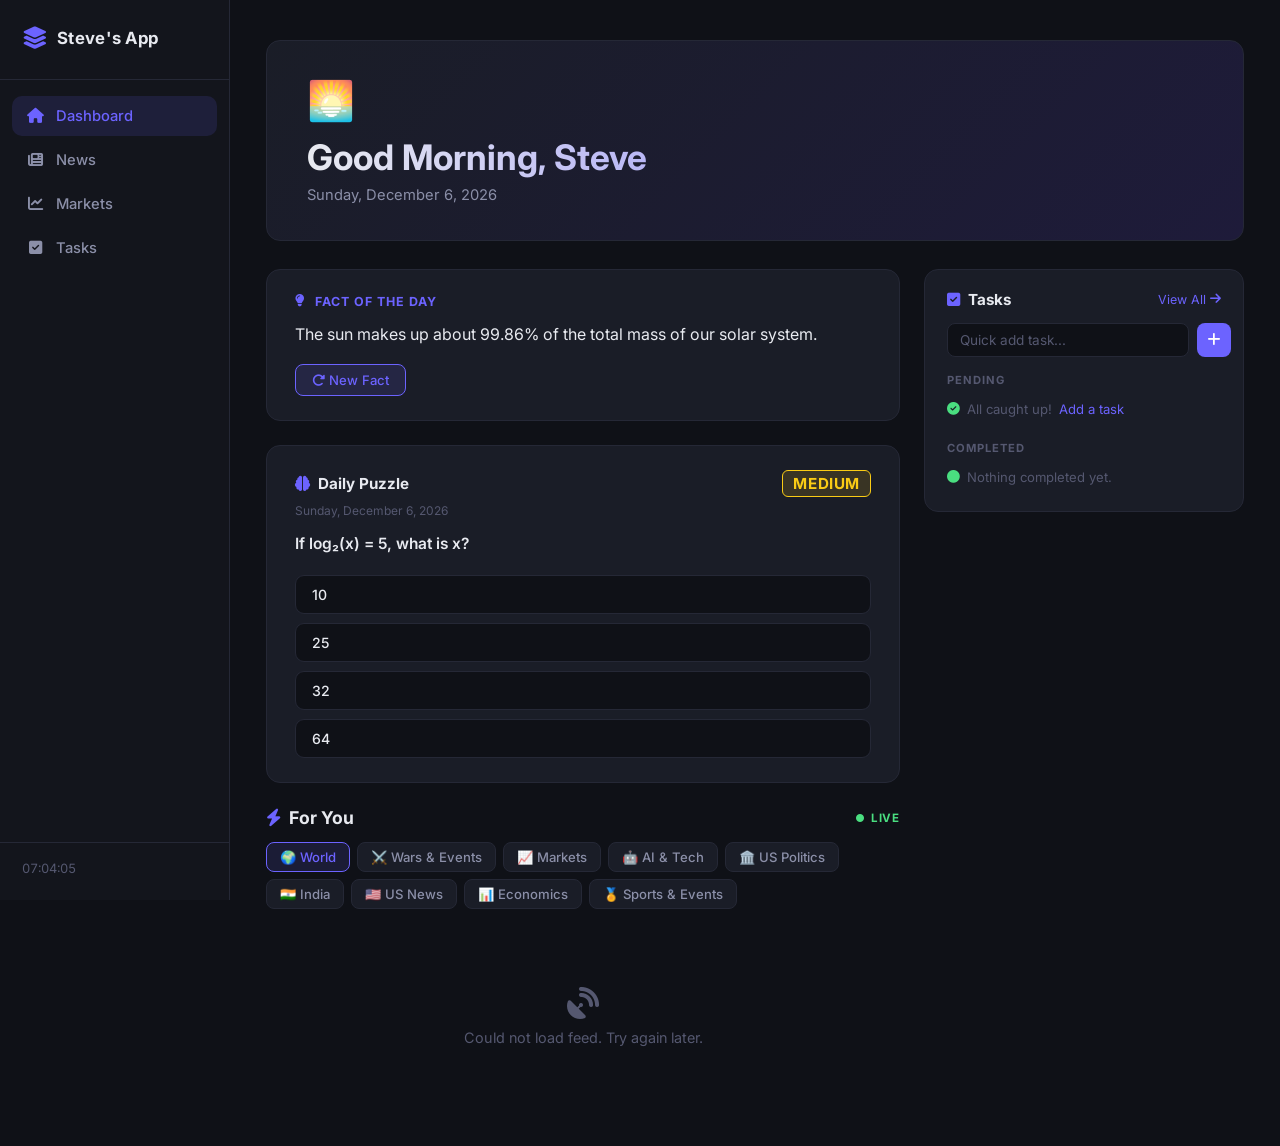
==== commit afba9477: "Dashboard redesign: two-column layout (news left, tasks right), daily puzzle below fact card" ====
--- a/index.html
+++ b/index.html
@@ -24,6 +24,8 @@
   </nav>
 
   <main class="main-content">
+
+    <!-- Greeting (full width) -->
     <div class="dashboard-hero">
       <div class="greeting-card">
         <div class="greeting-icon" id="greeting-icon"></div>
@@ -32,49 +34,89 @@
       </div>
     </div>
 
-    <!-- Dashboard Task Widget -->
-    <div class="dash-tasks-widget">
-      <div class="widget-header">
-        <span><i class="fas fa-check-square"></i> Pending Tasks</span>
-        <a href="tasks.html" class="widget-link">View All <i class="fas fa-arrow-right"></i></a>
-      </div>
-      <div id="dash-task-list"></div>
-    </div>
+    <!-- TWO COLUMN LAYOUT -->
+    <div class="dash-two-col">
 
-    <!-- Fact -->
-    <div class="fact-section">
-      <div class="fact-card">
-        <div class="fact-header"><i class="fas fa-lightbulb"></i><span>Fact of the Day</span></div>
-        <p class="fact-text" id="fact-text">Loading fact...</p>
-        <button class="fact-refresh" id="fact-refresh"><i class="fas fa-rotate-right"></i> New Fact</button>
-      </div>
-    </div>
+      <!-- LEFT COLUMN -->
+      <div class="dash-left">
 
-    <!-- For You Feed -->
-    <div class="foryou-section">
-      <div class="foryou-header">
-        <span><i class="fas fa-bolt"></i> For You</span>
-        <span class="foryou-live"><i class="fas fa-circle"></i> Live</span>
-      </div>
-      <div class="foryou-tabs" id="foryou-tabs">
-        <button class="fy-tab active" data-topic="world">🌍 World</button>
-        <button class="fy-tab" data-topic="war">⚔️ Wars & Events</button>
-        <button class="fy-tab" data-topic="markets">📈 Markets</button>
-        <button class="fy-tab" data-topic="tech">🤖 AI & Tech</button>
-        <button class="fy-tab" data-topic="uspolitics">🏛️ US Politics</button>
-        <button class="fy-tab" data-topic="india">🇮🇳 India</button>
-        <button class="fy-tab" data-topic="usnews">🇺🇸 US News</button>
-        <button class="fy-tab" data-topic="economics">📊 Economics</button>
-        <button class="fy-tab" data-topic="sports">🏅 Sports & Events</button>
-      </div>
-      <div class="foryou-grid" id="foryou-grid">
-        <div class="foryou-placeholder"><i class="fas fa-rss"></i><p>Loading your feed...</p></div>
-      </div>
-    </div>
+        <!-- Fact of the Day -->
+        <div class="fact-section">
+          <div class="fact-card">
+            <div class="fact-header"><i class="fas fa-lightbulb"></i><span>Fact of the Day</span></div>
+            <p class="fact-text" id="fact-text">Loading fact...</p>
+            <button class="fact-refresh" id="fact-refresh"><i class="fas fa-rotate-right"></i> New Fact</button>
+          </div>
+        </div>
+
+        <!-- Daily Puzzle -->
+        <div class="puzzle-section">
+          <div class="puzzle-card" id="puzzle-card">
+            <div class="puzzle-header">
+              <span><i class="fas fa-brain"></i> Daily Puzzle</span>
+              <span class="puzzle-badge" id="puzzle-badge"></span>
+            </div>
+            <div class="puzzle-date" id="puzzle-date"></div>
+            <div class="puzzle-question" id="puzzle-question">Loading today's puzzle...</div>
+            <div class="puzzle-options" id="puzzle-options"></div>
+            <div class="puzzle-result" id="puzzle-result"></div>
+          </div>
+        </div>
+
+        <!-- For You Feed -->
+        <div class="foryou-section">
+          <div class="foryou-header">
+            <span><i class="fas fa-bolt"></i> For You</span>
+            <span class="foryou-live"><i class="fas fa-circle"></i> Live</span>
+          </div>
+          <div class="foryou-tabs" id="foryou-tabs">
+            <button class="fy-tab active" data-topic="world">🌍 World</button>
+            <button class="fy-tab" data-topic="war">⚔️ Wars & Events</button>
+            <button class="fy-tab" data-topic="markets">📈 Markets</button>
+            <button class="fy-tab" data-topic="tech">🤖 AI & Tech</button>
+            <button class="fy-tab" data-topic="uspolitics">🏛️ US Politics</button>
+            <button class="fy-tab" data-topic="india">🇮🇳 India</button>
+            <button class="fy-tab" data-topic="usnews">🇺🇸 US News</button>
+            <button class="fy-tab" data-topic="economics">📊 Economics</button>
+            <button class="fy-tab" data-topic="sports">🏅 Sports & Events</button>
+          </div>
+          <div class="foryou-grid" id="foryou-grid">
+            <div class="foryou-placeholder"><i class="fas fa-rss"></i><p>Loading your feed...</p></div>
+          </div>
+        </div>
+
+      </div><!-- /dash-left -->
+
+      <!-- RIGHT COLUMN -->
+      <div class="dash-right">
+        <div class="dash-tasks-widget">
+          <div class="widget-header">
+            <span><i class="fas fa-check-square"></i> Tasks</span>
+            <a href="tasks.html" class="widget-link">View All <i class="fas fa-arrow-right"></i></a>
+          </div>
+
+          <!-- Quick add -->
+          <div class="dash-quick-add">
+            <input type="text" id="dash-task-input" placeholder="Quick add task..." maxlength="200" />
+            <button id="dash-task-add"><i class="fas fa-plus"></i></button>
+          </div>
+
+          <!-- Pending -->
+          <div class="dash-task-section-label">Pending</div>
+          <div id="dash-task-list"></div>
+
+          <!-- Completed today -->
+          <div class="dash-task-section-label" style="margin-top:18px">Completed</div>
+          <div id="dash-done-list"></div>
+        </div>
+      </div><!-- /dash-right -->
+
+    </div><!-- /dash-two-col -->
+
   </main>
 
   <script src="app.js"></script>
-  <script src="tasks.js"></script>
+  <script src="puzzle.js"></script>
   <script src="foryou.js"></script>
 </body>
 </html>
--- a/style.css
+++ b/style.css
@@ -24,7 +24,7 @@
 .sidebar { width:var(--sidebar-width); background:var(--sidebar-bg); border-right:1px solid var(--card-border); display:flex; flex-direction:column; position:fixed; top:0; left:0; bottom:0; padding:24px 0; z-index:100; }
 .sidebar-logo { display:flex; align-items:center; gap:10px; padding:0 22px 28px; border-bottom:1px solid var(--card-border); margin-bottom:16px; }
 .logo-icon { font-size:1.4rem; color:var(--accent); }
-.logo-text  { font-size:1.05rem; font-weight:700; color:var(--text-primary); letter-spacing:0.3px; }
+.logo-text { font-size:1.05rem; font-weight:700; color:var(--text-primary); letter-spacing:0.3px; }
 .nav-links { list-style:none; flex:1; padding:0 12px; }
 .nav-links li { margin-bottom:4px; }
 .nav-item { display:flex; align-items:center; gap:12px; padding:11px 14px; border-radius:10px; text-decoration:none; color:var(--text-secondary); font-size:0.92rem; font-weight:500; transition:var(--transition); }
@@ -34,68 +34,102 @@
 .sidebar-footer { padding:18px 22px 0; border-top:1px solid var(--card-border); color:var(--text-muted); font-size:0.8rem; font-variant-numeric:tabular-nums; }
 
 /* MAIN */
-.main-content { margin-left:var(--sidebar-width); flex:1; padding:48px 40px; max-width:1100px; }
-
-/* DASHBOARD */
+.main-content { margin-left:var(--sidebar-width); flex:1; padding:40px 36px; }
+
+/* GREETING */
 .dashboard-hero { margin-bottom:28px; }
-.greeting-card { background:linear-gradient(135deg,#1a1d27 0%,#1e1b3a 100%); border:1px solid var(--card-border); border-radius:var(--radius); padding:40px 44px; display:flex; flex-direction:column; gap:8px; }
-.greeting-icon { font-size:2.8rem; margin-bottom:4px; }
-.greeting-card h1 { font-size:2.4rem; font-weight:700; background:linear-gradient(90deg,#e8eaf0,var(--accent)); -webkit-background-clip:text; -webkit-text-fill-color:transparent; background-clip:text; }
-.greeting-date { color:var(--text-secondary); font-size:0.95rem; }
-
-/* DASHBOARD TASK WIDGET */
-.dash-tasks-widget { background:var(--card-bg); border:1px solid var(--card-border); border-radius:var(--radius); padding:22px 26px; margin-bottom:28px; max-width:680px; }
-.widget-header { display:flex; align-items:center; justify-content:space-between; margin-bottom:16px; }
-.widget-header > span { font-size:0.95rem; font-weight:700; color:var(--text-primary); display:flex; align-items:center; gap:8px; }
+.greeting-card { background:linear-gradient(135deg,#1a1d27 0%,#1e1b3a 100%); border:1px solid var(--card-border); border-radius:var(--radius); padding:36px 40px; display:flex; flex-direction:column; gap:8px; }
+.greeting-icon { font-size:2.4rem; margin-bottom:4px; }
+.greeting-card h1 { font-size:2.2rem; font-weight:700; background:linear-gradient(90deg,#e8eaf0,var(--accent)); -webkit-background-clip:text; -webkit-text-fill-color:transparent; background-clip:text; }
+.greeting-date { color:var(--text-secondary); font-size:0.92rem; }
+
+/* TWO COLUMN */
+.dash-two-col { display:grid; grid-template-columns:1fr 320px; gap:24px; align-items:start; }
+.dash-left  { display:flex; flex-direction:column; gap:24px; min-width:0; }
+.dash-right { position:sticky; top:24px; }
+
+/* TASK WIDGET (right panel) */
+.dash-tasks-widget { background:var(--card-bg); border:1px solid var(--card-border); border-radius:var(--radius); padding:20px 22px; }
+.widget-header { display:flex; align-items:center; justify-content:space-between; margin-bottom:14px; }
+.widget-header>span { font-size:0.95rem; font-weight:700; color:var(--text-primary); display:flex; align-items:center; gap:8px; }
 .widget-header i { color:var(--accent); }
-.widget-link { font-size:0.8rem; color:var(--accent); text-decoration:none; display:flex; align-items:center; gap:5px; }
+.widget-link { font-size:0.78rem; color:var(--accent); text-decoration:none; display:flex; align-items:center; gap:4px; }
 .widget-link:hover { text-decoration:underline; }
-.dash-task-item { display:flex; align-items:center; gap:10px; padding:9px 0; border-bottom:1px solid var(--card-border); font-size:0.88rem; color:var(--text-primary); }
-.dash-task-item:last-of-type { border-bottom:none; }
-.dash-task-item i { color:var(--text-muted); font-size:0.65rem; }
-.dash-task-high i { color:var(--red); }
-.dash-task-title { flex:1; }
-.dash-task-empty { color:var(--text-muted); font-size:0.88rem; padding:8px 0; display:flex; align-items:center; gap:8px; }
-.dash-task-empty i { color:var(--green); }
+.dash-quick-add { display:flex; gap:8px; margin-bottom:16px; }
+.dash-quick-add input { flex:1; background:var(--bg); border:1px solid var(--card-border); color:var(--text-primary); padding:8px 12px; border-radius:8px; font-size:0.85rem; font-family:'Inter',sans-serif; outline:none; transition:var(--transition); }
+.dash-quick-add input:focus { border-color:var(--accent); }
+.dash-quick-add input::placeholder { color:var(--text-muted); }
+#dash-task-add { background:var(--accent); border:none; color:#fff; width:34px; height:34px; border-radius:8px; cursor:pointer; font-size:0.9rem; transition:var(--transition); flex-shrink:0; }
+#dash-task-add:hover { opacity:0.85; }
+.dash-task-section-label { font-size:0.7rem; font-weight:700; text-transform:uppercase; letter-spacing:1px; color:var(--text-muted); margin-bottom:8px; }
+.dash-task-item { display:flex; align-items:center; gap:9px; padding:8px 0; border-bottom:1px solid var(--card-border); font-size:0.85rem; color:var(--text-primary); }
+.dash-task-item:last-child { border-bottom:none; }
+.dash-task-high { color:var(--text-primary); }
+.dash-task-high .dash-check-btn { color:var(--red); }
+.dash-task-done { opacity:0.45; }
+.dash-task-done .dash-task-title { text-decoration:line-through; }
+.dash-task-title { flex:1; line-height:1.4; }
+.dash-check-btn { background:none; border:none; cursor:pointer; color:var(--text-muted); font-size:0.65rem; padding:0; transition:var(--transition); flex-shrink:0; }
+.dash-check-btn:hover { color:var(--green); }
+.dash-task-empty { color:var(--text-muted); font-size:0.82rem; padding:6px 0; display:flex; align-items:center; gap:7px; }
+.dash-task-empty i { font-size:0.8rem; color:var(--green); }
 .dash-task-empty a { color:var(--accent); text-decoration:none; }
-.dash-task-more { display:block; margin-top:10px; font-size:0.8rem; color:var(--accent); text-decoration:none; }
-.dash-task-more:hover { text-decoration:underline; }
 
 /* FACT CARD */
-.fact-section { margin-bottom:36px; }
-.fact-card { background:var(--card-bg); border:1px solid var(--card-border); border-radius:var(--radius); padding:28px 32px; max-width:720px; }
-.fact-header { display:flex; align-items:center; gap:10px; font-size:0.82rem; font-weight:600; text-transform:uppercase; letter-spacing:1px; color:var(--accent); margin-bottom:14px; }
-.fact-text { font-size:1.05rem; line-height:1.7; color:var(--text-primary); }
-.fact-refresh { margin-top:18px; background:var(--accent-soft); border:1px solid var(--accent); color:var(--accent); padding:8px 18px; border-radius:8px; cursor:pointer; font-size:0.85rem; font-family:'Inter',sans-serif; font-weight:500; transition:var(--transition); }
+.fact-section { }
+.fact-card { background:var(--card-bg); border:1px solid var(--card-border); border-radius:var(--radius); padding:24px 28px; }
+.fact-header { display:flex; align-items:center; gap:10px; font-size:0.78rem; font-weight:700; text-transform:uppercase; letter-spacing:1px; color:var(--accent); margin-bottom:12px; }
+.fact-text { font-size:1rem; line-height:1.7; color:var(--text-primary); }
+.fact-refresh { margin-top:16px; background:var(--accent-soft); border:1px solid var(--accent); color:var(--accent); padding:7px 16px; border-radius:8px; cursor:pointer; font-size:0.82rem; font-family:'Inter',sans-serif; font-weight:500; transition:var(--transition); }
 .fact-refresh:hover { background:var(--accent); color:#fff; }
 
+/* DAILY PUZZLE */
+.puzzle-section { }
+.puzzle-card { background:var(--card-bg); border:1px solid var(--card-border); border-radius:var(--radius); padding:24px 28px; }
+.puzzle-header { display:flex; align-items:center; justify-content:space-between; margin-bottom:6px; }
+.puzzle-header>span { font-size:0.95rem; font-weight:700; color:var(--text-primary); display:flex; align-items:center; gap:8px; }
+.puzzle-header i { color:var(--accent); }
+.puzzle-badge { font-size:0.72rem; font-weight:700; text-transform:uppercase; letter-spacing:0.6px; padding:3px 10px; border-radius:6px; border:1px solid; }
+.puzzle-date { font-size:0.75rem; color:var(--text-muted); margin-bottom:14px; }
+.puzzle-question { font-size:0.97rem; font-weight:600; color:var(--text-primary); line-height:1.6; margin-bottom:18px; }
+.puzzle-options { display:flex; flex-direction:column; gap:9px; }
+.puzzle-option { background:var(--bg); border:1px solid var(--card-border); color:var(--text-primary); padding:10px 16px; border-radius:9px; text-align:left; cursor:pointer; font-size:0.88rem; font-family:'Inter',sans-serif; font-weight:500; transition:var(--transition); }
+.puzzle-option:hover:not(:disabled) { border-color:var(--accent); background:var(--accent-soft); color:var(--accent); }
+.puzzle-option:disabled { cursor:default; }
+.puzzle-correct { border-color:var(--green) !important; background:#4ade8018 !important; color:var(--green) !important; }
+.puzzle-wrong   { border-color:var(--red) !important; background:#f8717118 !important; color:var(--red) !important; }
+.puzzle-result { display:none; margin-top:16px; padding:12px 16px; border-radius:9px; font-size:0.88rem; font-weight:600; display:flex; align-items:flex-start; gap:9px; }
+.puzzle-result-correct { background:#4ade8018; color:var(--green); border:1px solid #4ade8040; }
+.puzzle-result-wrong   { background:#f8717118; color:var(--red); border:1px solid #f8717140; }
+.puzzle-explain { font-weight:400; color:var(--text-secondary); margin-left:4px; }
+
 /* FOR YOU */
-.foryou-section { margin-top:4px; }
-.foryou-header { display:flex; align-items:center; justify-content:space-between; margin-bottom:16px; }
-.foryou-header>span:first-child { font-size:1.15rem; font-weight:700; color:var(--text-primary); display:flex; align-items:center; gap:8px; }
+.foryou-section { }
+.foryou-header { display:flex; align-items:center; justify-content:space-between; margin-bottom:14px; }
+.foryou-header>span:first-child { font-size:1.1rem; font-weight:700; color:var(--text-primary); display:flex; align-items:center; gap:8px; }
 .foryou-header i.fa-bolt { color:var(--accent); }
-.foryou-live { display:flex; align-items:center; gap:6px; font-size:0.75rem; font-weight:600; color:#4ade80; text-transform:uppercase; letter-spacing:0.8px; }
+.foryou-live { display:flex; align-items:center; gap:6px; font-size:0.72rem; font-weight:700; color:#4ade80; text-transform:uppercase; letter-spacing:0.8px; }
 .foryou-live i { font-size:0.5rem; animation:pulse 1.4s infinite; }
 @keyframes pulse { 0%,100%{opacity:1}50%{opacity:0.3} }
-.foryou-tabs { display:flex; flex-wrap:wrap; gap:8px; margin-bottom:22px; }
-.fy-tab { background:var(--card-bg); border:1px solid var(--card-border); color:var(--text-secondary); padding:7px 14px; border-radius:8px; cursor:pointer; font-size:0.84rem; font-family:'Inter',sans-serif; font-weight:500; transition:var(--transition); }
+.foryou-tabs { display:flex; flex-wrap:wrap; gap:7px; margin-bottom:18px; }
+.fy-tab { background:var(--card-bg); border:1px solid var(--card-border); color:var(--text-secondary); padding:6px 13px; border-radius:8px; cursor:pointer; font-size:0.82rem; font-family:'Inter',sans-serif; font-weight:500; transition:var(--transition); }
 .fy-tab:hover  { border-color:var(--accent); color:var(--text-primary); }
 .fy-tab.active { background:var(--accent-soft); border-color:var(--accent); color:var(--accent); }
-.foryou-grid { display:grid; grid-template-columns:repeat(auto-fill,minmax(280px,1fr)); gap:16px; }
-.fy-card { background:var(--card-bg); border:1px solid var(--card-border); border-radius:12px; padding:18px 20px; display:flex; flex-direction:column; gap:7px; text-decoration:none; color:inherit; transition:var(--transition); }
+.foryou-grid { display:grid; grid-template-columns:repeat(auto-fill,minmax(260px,1fr)); gap:14px; }
+.fy-card { background:var(--card-bg); border:1px solid var(--card-border); border-radius:11px; padding:16px 18px; display:flex; flex-direction:column; gap:6px; text-decoration:none; color:inherit; transition:var(--transition); }
 .fy-card:hover { border-color:var(--accent); transform:translateY(-2px); }
-.fy-source { font-size:0.7rem; font-weight:700; text-transform:uppercase; letter-spacing:0.8px; color:var(--accent); }
-.fy-title  { font-size:0.92rem; font-weight:600; line-height:1.5; color:var(--text-primary); }
-.fy-desc   { font-size:0.8rem; color:var(--text-secondary); line-height:1.55; flex:1; }
-.fy-meta   { font-size:0.72rem; color:var(--text-muted); margin-top:2px; }
+.fy-source { font-size:0.68rem; font-weight:700; text-transform:uppercase; letter-spacing:0.8px; color:var(--accent); }
+.fy-title  { font-size:0.9rem; font-weight:600; line-height:1.5; color:var(--text-primary); }
+.fy-desc   { font-size:0.78rem; color:var(--text-secondary); line-height:1.5; flex:1; }
+.fy-meta   { font-size:0.7rem; color:var(--text-muted); }
 .foryou-placeholder { grid-column:1/-1; text-align:center; padding:60px 20px; color:var(--text-muted); }
-.foryou-placeholder i { font-size:2.2rem; margin-bottom:12px; display:block; }
-.foryou-placeholder p { font-size:0.92rem; }
+.foryou-placeholder i { font-size:2rem; margin-bottom:10px; display:block; }
+.foryou-placeholder p { font-size:0.9rem; }
 
 /* NEWS PAGE */
 .news-header { margin-bottom:8px; }
-.news-header h1 { font-size:1.9rem; font-weight:700; display:flex; align-items:center; gap:12px; color:var(--text-primary); }
-.news-header p  { color:var(--text-secondary); font-size:0.92rem; margin-top:5px; }
+.news-header h1 { font-size:1.8rem; font-weight:700; display:flex; align-items:center; gap:12px; color:var(--text-primary); }
+.news-header p { color:var(--text-secondary); font-size:0.9rem; margin-top:5px; }
 .api-notice { display:flex; align-items:center; gap:10px; background:#1e1b10; border:1px solid #3a3010; border-radius:9px; padding:12px 18px; margin:18px 0 20px; color:var(--yellow); font-size:0.88rem; }
 .api-notice code { background:#2a2510; padding:2px 6px; border-radius:4px; font-size:0.83rem; }
 .api-notice a { color:var(--yellow); }
@@ -113,7 +147,7 @@
 .news-placeholder { grid-column:1/-1; text-align:center; padding:80px 20px; color:var(--text-muted); }
 .news-placeholder i { font-size:3rem; margin-bottom:14px; display:block; }
 .news-placeholder p { font-size:0.95rem; }
-.loading-spinner  { grid-column:1/-1; text-align:center; padding:60px; color:var(--text-muted); font-size:0.95rem; }
+.loading-spinner { grid-column:1/-1; text-align:center; padding:60px; color:var(--text-muted); font-size:0.95rem; }
 
 /* MARKETS */
 .ticker-search { display:flex; gap:10px; margin-bottom:28px; max-width:480px; }
@@ -123,7 +157,7 @@
 #ticker-btn { background:var(--accent); border:none; color:#fff; padding:10px 20px; border-radius:9px; cursor:pointer; font-size:0.88rem; font-family:'Inter',sans-serif; font-weight:600; transition:var(--transition); }
 #ticker-btn:hover { opacity:0.85; }
 .quote-card { background:var(--card-bg); border:1px solid var(--card-border); border-radius:var(--radius); padding:24px 28px; max-width:520px; margin-bottom:32px; }
-.quote-top  { display:flex; justify-content:space-between; align-items:flex-start; margin-bottom:18px; }
+.quote-top { display:flex; justify-content:space-between; align-items:flex-start; margin-bottom:18px; }
 .quote-symbol { font-size:1.5rem; font-weight:700; color:var(--text-primary); }
 .quote-name   { font-size:0.82rem; color:var(--text-secondary); margin-top:3px; }
 .quote-price  { font-size:1.9rem; font-weight:700; color:var(--text-primary); }
@@ -138,7 +172,7 @@
 .watchlist-grid,.forex-grid { display:grid; grid-template-columns:repeat(auto-fill,minmax(160px,1fr)); gap:14px; margin-bottom:32px; }
 .watchlist-card { background:var(--card-bg); border:1px solid var(--card-border); border-radius:10px; padding:16px 18px; transition:var(--transition); }
 .watchlist-card:hover { border-color:var(--accent); }
-.wl-top    { display:flex; justify-content:space-between; align-items:center; margin-bottom:6px; }
+.wl-top { display:flex; justify-content:space-between; align-items:center; margin-bottom:6px; }
 .wl-ticker { font-weight:700; font-size:0.95rem; color:var(--text-primary); }
 .wl-price  { font-weight:600; font-size:0.95rem; color:var(--text-primary); }
 .wl-change { font-size:0.82rem; font-weight:500; }
@@ -146,8 +180,7 @@
 /* TASKS PAGE */
 .tasks-header { margin-bottom:28px; }
 .tasks-header h1 { font-size:1.9rem; font-weight:700; display:flex; align-items:center; gap:12px; color:var(--text-primary); }
-.tasks-header p  { color:var(--text-secondary); font-size:0.92rem; margin-top:5px; }
-
+.tasks-header p { color:var(--text-secondary); font-size:0.92rem; margin-top:5px; }
 .task-input-card { background:var(--card-bg); border:1px solid var(--card-border); border-radius:var(--radius); padding:22px 24px; margin-bottom:22px; display:flex; flex-direction:column; gap:12px; }
 .task-input-row  { display:flex; gap:10px; flex-wrap:wrap; }
 .task-input-row input { flex:1; min-width:200px; background:var(--bg); border:1px solid var(--card-border); color:var(--text-primary); padding:10px 14px; border-radius:9px; font-size:0.92rem; font-family:'Inter',sans-serif; outline:none; transition:var(--transition); }
@@ -160,7 +193,6 @@
 #task-note { background:var(--bg); border:1px solid var(--card-border); color:var(--text-primary); padding:10px 14px; border-radius:9px; font-size:0.88rem; font-family:'Inter',sans-serif; outline:none; resize:vertical; transition:var(--transition); width:100%; }
 #task-note:focus { border-color:var(--accent); }
 #task-note::placeholder { color:var(--text-muted); }
-
 .task-filters { display:flex; align-items:center; gap:8px; margin-bottom:18px; flex-wrap:wrap; }
 .tf-btn { background:var(--card-bg); border:1px solid var(--card-border); color:var(--text-secondary); padding:7px 16px; border-radius:8px; cursor:pointer; font-size:0.85rem; font-family:'Inter',sans-serif; font-weight:500; transition:var(--transition); }
 .tf-btn:hover  { border-color:var(--accent); color:var(--text-primary); }
@@ -169,7 +201,6 @@
 #task-count { font-size:0.8rem; color:var(--text-muted); }
 #clear-completed-btn { background:transparent; border:1px solid var(--card-border); color:var(--text-muted); padding:6px 12px; border-radius:8px; cursor:pointer; font-size:0.8rem; font-family:'Inter',sans-serif; transition:var(--transition); }
 #clear-completed-btn:hover { border-color:var(--red); color:var(--red); }
-
 .task-item { display:flex; align-items:flex-start; justify-content:space-between; gap:12px; background:var(--card-bg); border:1px solid var(--card-border); border-radius:11px; padding:16px 18px; margin-bottom:10px; transition:var(--transition); }
 .task-item:hover { border-color:var(--accent); }
 .task-high { border-left:3px solid var(--red) !important; }
@@ -189,13 +220,10 @@
 .task-empty { text-align:center; padding:60px 20px; color:var(--text-muted); }
 .task-empty i { font-size:2.5rem; margin-bottom:12px; display:block; }
 .task-empty p { font-size:0.92rem; }
-
 .badge { display:inline-flex; align-items:center; padding:2px 8px; border-radius:5px; font-size:0.7rem; font-weight:700; text-transform:uppercase; letter-spacing:0.5px; }
 .badge-high { background:#f8717120; color:var(--red); }
 .badge-low  { background:#8b8fa820; color:var(--text-muted); }
 .badge-tag  { background:var(--accent-soft); color:var(--accent); font-weight:500; text-transform:none; letter-spacing:0; }
-
-/* NOTES */
 .notes-section { margin-top:36px; }
 .notes-header { display:flex; align-items:center; justify-content:space-between; font-size:0.95rem; font-weight:700; color:var(--text-primary); margin-bottom:12px; }
 .notes-header i { color:var(--yellow); margin-right:8px; }
@@ -211,11 +239,12 @@
 ::-webkit-scrollbar-thumb { background:var(--card-border); border-radius:3px; }
 
 /* RESPONSIVE */
+@media (max-width:1100px) { .dash-two-col { grid-template-columns:1fr; } .dash-right { position:static; } }
 @media (max-width:768px) {
   .sidebar { width:60px; }
   .sidebar .logo-text,.nav-item span,.sidebar-footer { display:none; }
-  .main-content { margin-left:60px; padding:24px 18px; }
-  .greeting-card { padding:28px 22px; }
+  .main-content { margin-left:60px; padding:24px 16px; }
+  .greeting-card { padding:24px 20px; }
   .greeting-card h1 { font-size:1.7rem; }
   .foryou-grid { grid-template-columns:1fr; }
   .task-input-row { flex-direction:column; }
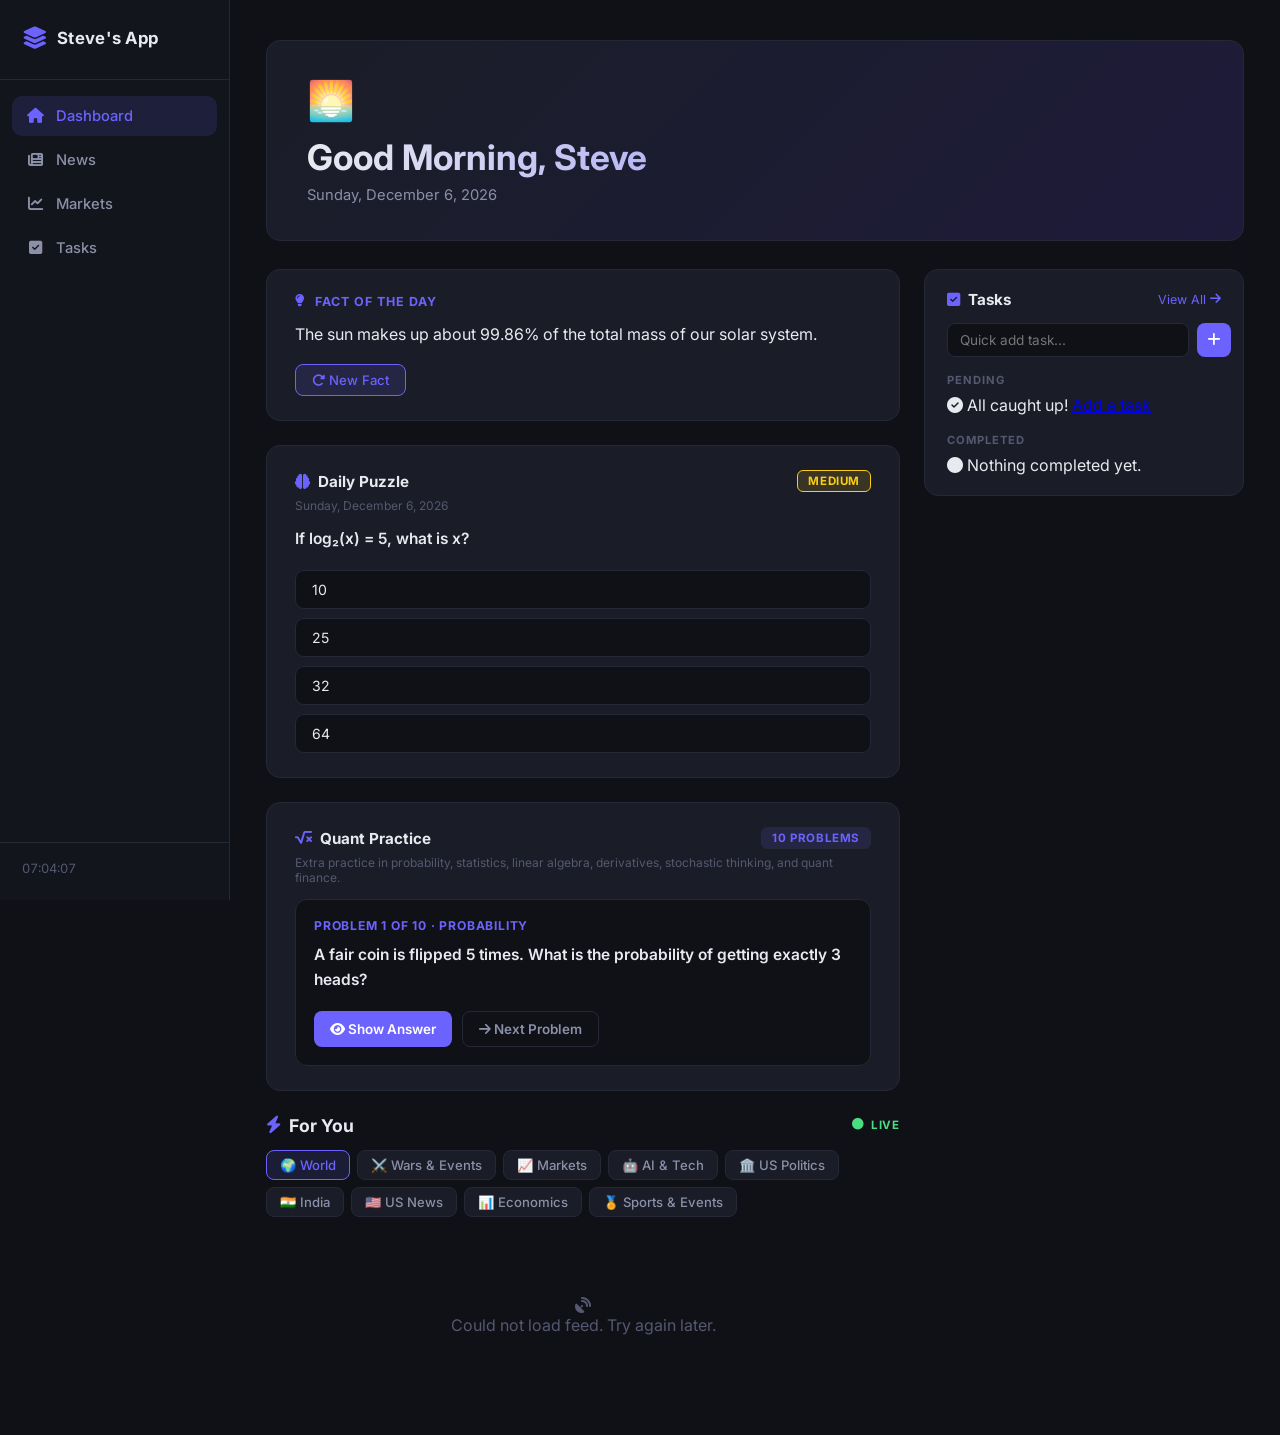
==== commit ce874a5b: "Add quant practice section with 10 extra quant problems to dashboard" ====
--- a/index.html
+++ b/index.html
@@ -25,7 +25,6 @@
 
   <main class="main-content">
 
-    <!-- Greeting (full width) -->
     <div class="dashboard-hero">
       <div class="greeting-card">
         <div class="greeting-icon" id="greeting-icon"></div>
@@ -34,13 +33,9 @@
       </div>
     </div>
 
-    <!-- TWO COLUMN LAYOUT -->
     <div class="dash-two-col">
-
-      <!-- LEFT COLUMN -->
       <div class="dash-left">
 
-        <!-- Fact of the Day -->
         <div class="fact-section">
           <div class="fact-card">
             <div class="fact-header"><i class="fas fa-lightbulb"></i><span>Fact of the Day</span></div>
@@ -49,7 +44,6 @@
           </div>
         </div>
 
-        <!-- Daily Puzzle -->
         <div class="puzzle-section">
           <div class="puzzle-card" id="puzzle-card">
             <div class="puzzle-header">
@@ -63,7 +57,25 @@
           </div>
         </div>
 
-        <!-- For You Feed -->
+        <div class="quant-section">
+          <div class="quant-card">
+            <div class="quant-header">
+              <span><i class="fas fa-square-root-variable"></i> Quant Practice</span>
+              <span class="quant-badge">10 Problems</span>
+            </div>
+            <div class="quant-subtitle">Extra practice in probability, statistics, linear algebra, derivatives, stochastic thinking, and quant finance.</div>
+            <div class="quant-problem-box">
+              <div class="quant-problem-number" id="quant-problem-number">Problem 1 of 10</div>
+              <div class="quant-problem-question" id="quant-problem-question">Loading problem...</div>
+              <div class="quant-problem-answer" id="quant-problem-answer" style="display:none"></div>
+              <div class="quant-actions">
+                <button id="quant-show-answer" class="quant-btn"><i class="fas fa-eye"></i> Show Answer</button>
+                <button id="quant-next-problem" class="quant-btn quant-btn-secondary"><i class="fas fa-arrow-right"></i> Next Problem</button>
+              </div>
+            </div>
+          </div>
+        </div>
+
         <div class="foryou-section">
           <div class="foryou-header">
             <span><i class="fas fa-bolt"></i> For You</span>
@@ -85,38 +97,31 @@
           </div>
         </div>
 
-      </div><!-- /dash-left -->
+      </div>
 
-      <!-- RIGHT COLUMN -->
       <div class="dash-right">
         <div class="dash-tasks-widget">
           <div class="widget-header">
             <span><i class="fas fa-check-square"></i> Tasks</span>
             <a href="tasks.html" class="widget-link">View All <i class="fas fa-arrow-right"></i></a>
           </div>
-
-          <!-- Quick add -->
           <div class="dash-quick-add">
             <input type="text" id="dash-task-input" placeholder="Quick add task..." maxlength="200" />
             <button id="dash-task-add"><i class="fas fa-plus"></i></button>
           </div>
-
-          <!-- Pending -->
           <div class="dash-task-section-label">Pending</div>
           <div id="dash-task-list"></div>
-
-          <!-- Completed today -->
           <div class="dash-task-section-label" style="margin-top:18px">Completed</div>
           <div id="dash-done-list"></div>
         </div>
-      </div><!-- /dash-right -->
-
-    </div><!-- /dash-two-col -->
+      </div>
+    </div>
 
   </main>
 
   <script src="app.js"></script>
   <script src="puzzle.js"></script>
+  <script src="quant.js"></script>
   <script src="foryou.js"></script>
 </body>
 </html>
--- a/style.css
+++ b/style.css
@@ -19,8 +19,6 @@
 }
 
 body { font-family:'Inter',sans-serif; background:var(--bg); color:var(--text-primary); display:flex; min-height:100vh; }
-
-/* SIDEBAR */
 .sidebar { width:var(--sidebar-width); background:var(--sidebar-bg); border-right:1px solid var(--card-border); display:flex; flex-direction:column; position:fixed; top:0; left:0; bottom:0; padding:24px 0; z-index:100; }
 .sidebar-logo { display:flex; align-items:center; gap:10px; padding:0 22px 28px; border-bottom:1px solid var(--card-border); margin-bottom:16px; }
 .logo-icon { font-size:1.4rem; color:var(--accent); }
@@ -32,23 +30,15 @@
 .nav-item.active { background:var(--accent-soft); color:var(--accent); }
 .nav-item i { width:18px; text-align:center; font-size:0.95rem; }
 .sidebar-footer { padding:18px 22px 0; border-top:1px solid var(--card-border); color:var(--text-muted); font-size:0.8rem; font-variant-numeric:tabular-nums; }
-
-/* MAIN */
 .main-content { margin-left:var(--sidebar-width); flex:1; padding:40px 36px; }
-
-/* GREETING */
 .dashboard-hero { margin-bottom:28px; }
 .greeting-card { background:linear-gradient(135deg,#1a1d27 0%,#1e1b3a 100%); border:1px solid var(--card-border); border-radius:var(--radius); padding:36px 40px; display:flex; flex-direction:column; gap:8px; }
 .greeting-icon { font-size:2.4rem; margin-bottom:4px; }
 .greeting-card h1 { font-size:2.2rem; font-weight:700; background:linear-gradient(90deg,#e8eaf0,var(--accent)); -webkit-background-clip:text; -webkit-text-fill-color:transparent; background-clip:text; }
 .greeting-date { color:var(--text-secondary); font-size:0.92rem; }
-
-/* TWO COLUMN */
 .dash-two-col { display:grid; grid-template-columns:1fr 320px; gap:24px; align-items:start; }
 .dash-left  { display:flex; flex-direction:column; gap:24px; min-width:0; }
 .dash-right { position:sticky; top:24px; }
-
-/* TASK WIDGET (right panel) */
 .dash-tasks-widget { background:var(--card-bg); border:1px solid var(--card-border); border-radius:var(--radius); padding:20px 22px; }
 .widget-header { display:flex; align-items:center; justify-content:space-between; margin-bottom:14px; }
 .widget-header>span { font-size:0.95rem; font-weight:700; color:var(--text-primary); display:flex; align-items:center; gap:8px; }
@@ -58,195 +48,40 @@
 .dash-quick-add { display:flex; gap:8px; margin-bottom:16px; }
 .dash-quick-add input { flex:1; background:var(--bg); border:1px solid var(--card-border); color:var(--text-primary); padding:8px 12px; border-radius:8px; font-size:0.85rem; font-family:'Inter',sans-serif; outline:none; transition:var(--transition); }
 .dash-quick-add input:focus { border-color:var(--accent); }
-.dash-quick-add input::placeholder { color:var(--text-muted); }
 #dash-task-add { background:var(--accent); border:none; color:#fff; width:34px; height:34px; border-radius:8px; cursor:pointer; font-size:0.9rem; transition:var(--transition); flex-shrink:0; }
-#dash-task-add:hover { opacity:0.85; }
 .dash-task-section-label { font-size:0.7rem; font-weight:700; text-transform:uppercase; letter-spacing:1px; color:var(--text-muted); margin-bottom:8px; }
 .dash-task-item { display:flex; align-items:center; gap:9px; padding:8px 0; border-bottom:1px solid var(--card-border); font-size:0.85rem; color:var(--text-primary); }
-.dash-task-item:last-child { border-bottom:none; }
-.dash-task-high { color:var(--text-primary); }
-.dash-task-high .dash-check-btn { color:var(--red); }
-.dash-task-done { opacity:0.45; }
-.dash-task-done .dash-task-title { text-decoration:line-through; }
 .dash-task-title { flex:1; line-height:1.4; }
-.dash-check-btn { background:none; border:none; cursor:pointer; color:var(--text-muted); font-size:0.65rem; padding:0; transition:var(--transition); flex-shrink:0; }
-.dash-check-btn:hover { color:var(--green); }
-.dash-task-empty { color:var(--text-muted); font-size:0.82rem; padding:6px 0; display:flex; align-items:center; gap:7px; }
-.dash-task-empty i { font-size:0.8rem; color:var(--green); }
-.dash-task-empty a { color:var(--accent); text-decoration:none; }
-
-/* FACT CARD */
-.fact-section { }
-.fact-card { background:var(--card-bg); border:1px solid var(--card-border); border-radius:var(--radius); padding:24px 28px; }
+.fact-card, .puzzle-card, .quant-card { background:var(--card-bg); border:1px solid var(--card-border); border-radius:var(--radius); padding:24px 28px; }
 .fact-header { display:flex; align-items:center; gap:10px; font-size:0.78rem; font-weight:700; text-transform:uppercase; letter-spacing:1px; color:var(--accent); margin-bottom:12px; }
 .fact-text { font-size:1rem; line-height:1.7; color:var(--text-primary); }
-.fact-refresh { margin-top:16px; background:var(--accent-soft); border:1px solid var(--accent); color:var(--accent); padding:7px 16px; border-radius:8px; cursor:pointer; font-size:0.82rem; font-family:'Inter',sans-serif; font-weight:500; transition:var(--transition); }
-.fact-refresh:hover { background:var(--accent); color:#fff; }
-
-/* DAILY PUZZLE */
-.puzzle-section { }
-.puzzle-card { background:var(--card-bg); border:1px solid var(--card-border); border-radius:var(--radius); padding:24px 28px; }
-.puzzle-header { display:flex; align-items:center; justify-content:space-between; margin-bottom:6px; }
-.puzzle-header>span { font-size:0.95rem; font-weight:700; color:var(--text-primary); display:flex; align-items:center; gap:8px; }
-.puzzle-header i { color:var(--accent); }
-.puzzle-badge { font-size:0.72rem; font-weight:700; text-transform:uppercase; letter-spacing:0.6px; padding:3px 10px; border-radius:6px; border:1px solid; }
-.puzzle-date { font-size:0.75rem; color:var(--text-muted); margin-bottom:14px; }
-.puzzle-question { font-size:0.97rem; font-weight:600; color:var(--text-primary); line-height:1.6; margin-bottom:18px; }
+.fact-refresh { margin-top:16px; background:var(--accent-soft); border:1px solid var(--accent); color:var(--accent); padding:7px 16px; border-radius:8px; cursor:pointer; font-size:0.82rem; font-family:'Inter',sans-serif; font-weight:500; }
+.puzzle-header, .quant-header { display:flex; align-items:center; justify-content:space-between; margin-bottom:6px; }
+.puzzle-header>span:first-child, .quant-header>span:first-child { font-size:0.95rem; font-weight:700; color:var(--text-primary); display:flex; align-items:center; gap:8px; }
+.puzzle-header i, .quant-header i { color:var(--accent); }
+.puzzle-badge, .quant-badge { font-size:0.72rem; font-weight:700; text-transform:uppercase; letter-spacing:0.6px; padding:3px 10px; border-radius:6px; border:1px solid var(--card-border); color:var(--accent); background:var(--accent-soft); }
+.puzzle-date, .quant-subtitle { font-size:0.75rem; color:var(--text-muted); margin-bottom:14px; }
+.puzzle-question, .quant-problem-question { font-size:0.97rem; font-weight:600; color:var(--text-primary); line-height:1.6; margin-bottom:18px; }
 .puzzle-options { display:flex; flex-direction:column; gap:9px; }
-.puzzle-option { background:var(--bg); border:1px solid var(--card-border); color:var(--text-primary); padding:10px 16px; border-radius:9px; text-align:left; cursor:pointer; font-size:0.88rem; font-family:'Inter',sans-serif; font-weight:500; transition:var(--transition); }
-.puzzle-option:hover:not(:disabled) { border-color:var(--accent); background:var(--accent-soft); color:var(--accent); }
-.puzzle-option:disabled { cursor:default; }
+.puzzle-option { background:var(--bg); border:1px solid var(--card-border); color:var(--text-primary); padding:10px 16px; border-radius:9px; text-align:left; cursor:pointer; font-size:0.88rem; font-family:'Inter',sans-serif; }
 .puzzle-correct { border-color:var(--green) !important; background:#4ade8018 !important; color:var(--green) !important; }
-.puzzle-wrong   { border-color:var(--red) !important; background:#f8717118 !important; color:var(--red) !important; }
-.puzzle-result { display:none; margin-top:16px; padding:12px 16px; border-radius:9px; font-size:0.88rem; font-weight:600; display:flex; align-items:flex-start; gap:9px; }
-.puzzle-result-correct { background:#4ade8018; color:var(--green); border:1px solid #4ade8040; }
-.puzzle-result-wrong   { background:#f8717118; color:var(--red); border:1px solid #f8717140; }
-.puzzle-explain { font-weight:400; color:var(--text-secondary); margin-left:4px; }
-
-/* FOR YOU */
-.foryou-section { }
+.puzzle-wrong { border-color:var(--red) !important; background:#f8717118 !important; color:var(--red) !important; }
+.puzzle-result { margin-top:16px; padding:12px 16px; border-radius:9px; font-size:0.88rem; }
+.quant-problem-box { background:var(--bg); border:1px solid var(--card-border); border-radius:12px; padding:18px; }
+.quant-problem-number { font-size:0.76rem; text-transform:uppercase; letter-spacing:0.8px; color:var(--accent); font-weight:700; margin-bottom:10px; }
+.quant-problem-answer { margin-top:14px; padding:12px 14px; border-radius:9px; background:var(--accent-soft); border:1px solid var(--card-border); color:var(--text-secondary); line-height:1.6; font-size:0.88rem; }
+.quant-actions { display:flex; gap:10px; margin-top:16px; flex-wrap:wrap; }
+.quant-btn { background:var(--accent); border:none; color:#fff; padding:9px 16px; border-radius:8px; cursor:pointer; font-size:0.84rem; font-family:'Inter',sans-serif; font-weight:600; }
+.quant-btn-secondary { background:transparent; border:1px solid var(--card-border); color:var(--text-secondary); }
 .foryou-header { display:flex; align-items:center; justify-content:space-between; margin-bottom:14px; }
 .foryou-header>span:first-child { font-size:1.1rem; font-weight:700; color:var(--text-primary); display:flex; align-items:center; gap:8px; }
 .foryou-header i.fa-bolt { color:var(--accent); }
 .foryou-live { display:flex; align-items:center; gap:6px; font-size:0.72rem; font-weight:700; color:#4ade80; text-transform:uppercase; letter-spacing:0.8px; }
-.foryou-live i { font-size:0.5rem; animation:pulse 1.4s infinite; }
-@keyframes pulse { 0%,100%{opacity:1}50%{opacity:0.3} }
 .foryou-tabs { display:flex; flex-wrap:wrap; gap:7px; margin-bottom:18px; }
-.fy-tab { background:var(--card-bg); border:1px solid var(--card-border); color:var(--text-secondary); padding:6px 13px; border-radius:8px; cursor:pointer; font-size:0.82rem; font-family:'Inter',sans-serif; font-weight:500; transition:var(--transition); }
-.fy-tab:hover  { border-color:var(--accent); color:var(--text-primary); }
+.fy-tab { background:var(--card-bg); border:1px solid var(--card-border); color:var(--text-secondary); padding:6px 13px; border-radius:8px; cursor:pointer; font-size:0.82rem; font-family:'Inter',sans-serif; font-weight:500; }
 .fy-tab.active { background:var(--accent-soft); border-color:var(--accent); color:var(--accent); }
 .foryou-grid { display:grid; grid-template-columns:repeat(auto-fill,minmax(260px,1fr)); gap:14px; }
-.fy-card { background:var(--card-bg); border:1px solid var(--card-border); border-radius:11px; padding:16px 18px; display:flex; flex-direction:column; gap:6px; text-decoration:none; color:inherit; transition:var(--transition); }
-.fy-card:hover { border-color:var(--accent); transform:translateY(-2px); }
-.fy-source { font-size:0.68rem; font-weight:700; text-transform:uppercase; letter-spacing:0.8px; color:var(--accent); }
-.fy-title  { font-size:0.9rem; font-weight:600; line-height:1.5; color:var(--text-primary); }
-.fy-desc   { font-size:0.78rem; color:var(--text-secondary); line-height:1.5; flex:1; }
-.fy-meta   { font-size:0.7rem; color:var(--text-muted); }
+.fy-card { background:var(--card-bg); border:1px solid var(--card-border); border-radius:11px; padding:16px 18px; display:flex; flex-direction:column; gap:6px; text-decoration:none; color:inherit; }
 .foryou-placeholder { grid-column:1/-1; text-align:center; padding:60px 20px; color:var(--text-muted); }
-.foryou-placeholder i { font-size:2rem; margin-bottom:10px; display:block; }
-.foryou-placeholder p { font-size:0.9rem; }
-
-/* NEWS PAGE */
-.news-header { margin-bottom:8px; }
-.news-header h1 { font-size:1.8rem; font-weight:700; display:flex; align-items:center; gap:12px; color:var(--text-primary); }
-.news-header p { color:var(--text-secondary); font-size:0.9rem; margin-top:5px; }
-.api-notice { display:flex; align-items:center; gap:10px; background:#1e1b10; border:1px solid #3a3010; border-radius:9px; padding:12px 18px; margin:18px 0 20px; color:var(--yellow); font-size:0.88rem; }
-.api-notice code { background:#2a2510; padding:2px 6px; border-radius:4px; font-size:0.83rem; }
-.api-notice a { color:var(--yellow); }
-.category-tabs { display:flex; flex-wrap:wrap; gap:8px; margin-bottom:28px; }
-.tab-btn { background:var(--card-bg); border:1px solid var(--card-border); color:var(--text-secondary); padding:8px 16px; border-radius:8px; cursor:pointer; font-size:0.87rem; font-family:'Inter',sans-serif; font-weight:500; transition:var(--transition); }
-.tab-btn:hover  { border-color:var(--accent); color:var(--text-primary); }
-.tab-btn.active { background:var(--accent-soft); border-color:var(--accent); color:var(--accent); }
-.news-grid { display:grid; grid-template-columns:repeat(auto-fill,minmax(300px,1fr)); gap:20px; }
-.news-card { background:var(--card-bg); border:1px solid var(--card-border); border-radius:var(--radius); padding:22px; display:flex; flex-direction:column; gap:10px; transition:var(--transition); text-decoration:none; color:inherit; }
-.news-card:hover { border-color:var(--accent); transform:translateY(-2px); }
-.news-card-source { font-size:0.75rem; font-weight:600; text-transform:uppercase; letter-spacing:0.8px; color:var(--accent); }
-.news-card-title  { font-size:0.97rem; font-weight:600; line-height:1.5; color:var(--text-primary); }
-.news-card-desc   { font-size:0.84rem; color:var(--text-secondary); line-height:1.6; flex:1; }
-.news-card-date   { font-size:0.75rem; color:var(--text-muted); }
-.news-placeholder { grid-column:1/-1; text-align:center; padding:80px 20px; color:var(--text-muted); }
-.news-placeholder i { font-size:3rem; margin-bottom:14px; display:block; }
-.news-placeholder p { font-size:0.95rem; }
-.loading-spinner { grid-column:1/-1; text-align:center; padding:60px; color:var(--text-muted); font-size:0.95rem; }
-
-/* MARKETS */
-.ticker-search { display:flex; gap:10px; margin-bottom:28px; max-width:480px; }
-.ticker-search input { flex:1; background:var(--card-bg); border:1px solid var(--card-border); color:var(--text-primary); padding:10px 16px; border-radius:9px; font-size:0.92rem; font-family:'Inter',sans-serif; outline:none; transition:var(--transition); }
-.ticker-search input:focus { border-color:var(--accent); }
-.ticker-search input::placeholder { color:var(--text-muted); }
-#ticker-btn { background:var(--accent); border:none; color:#fff; padding:10px 20px; border-radius:9px; cursor:pointer; font-size:0.88rem; font-family:'Inter',sans-serif; font-weight:600; transition:var(--transition); }
-#ticker-btn:hover { opacity:0.85; }
-.quote-card { background:var(--card-bg); border:1px solid var(--card-border); border-radius:var(--radius); padding:24px 28px; max-width:520px; margin-bottom:32px; }
-.quote-top { display:flex; justify-content:space-between; align-items:flex-start; margin-bottom:18px; }
-.quote-symbol { font-size:1.5rem; font-weight:700; color:var(--text-primary); }
-.quote-name   { font-size:0.82rem; color:var(--text-secondary); margin-top:3px; }
-.quote-price  { font-size:1.9rem; font-weight:700; color:var(--text-primary); }
-.quote-stats  { display:flex; flex-wrap:wrap; gap:14px; }
-.quote-stat   { display:flex; flex-direction:column; gap:3px; }
-.stat-label   { font-size:0.72rem; color:var(--text-muted); text-transform:uppercase; letter-spacing:0.6px; }
-.stat-val     { font-size:0.95rem; font-weight:600; color:var(--text-primary); }
-.positive { color:#4ade80 !important; }
-.negative { color:#f87171 !important; }
-.neutral  { color:var(--text-secondary) !important; }
-.section-label { font-size:0.78rem; font-weight:600; text-transform:uppercase; letter-spacing:1px; color:var(--text-muted); margin-bottom:14px; }
-.watchlist-grid,.forex-grid { display:grid; grid-template-columns:repeat(auto-fill,minmax(160px,1fr)); gap:14px; margin-bottom:32px; }
-.watchlist-card { background:var(--card-bg); border:1px solid var(--card-border); border-radius:10px; padding:16px 18px; transition:var(--transition); }
-.watchlist-card:hover { border-color:var(--accent); }
-.wl-top { display:flex; justify-content:space-between; align-items:center; margin-bottom:6px; }
-.wl-ticker { font-weight:700; font-size:0.95rem; color:var(--text-primary); }
-.wl-price  { font-weight:600; font-size:0.95rem; color:var(--text-primary); }
-.wl-change { font-size:0.82rem; font-weight:500; }
-
-/* TASKS PAGE */
-.tasks-header { margin-bottom:28px; }
-.tasks-header h1 { font-size:1.9rem; font-weight:700; display:flex; align-items:center; gap:12px; color:var(--text-primary); }
-.tasks-header p { color:var(--text-secondary); font-size:0.92rem; margin-top:5px; }
-.task-input-card { background:var(--card-bg); border:1px solid var(--card-border); border-radius:var(--radius); padding:22px 24px; margin-bottom:22px; display:flex; flex-direction:column; gap:12px; }
-.task-input-row  { display:flex; gap:10px; flex-wrap:wrap; }
-.task-input-row input { flex:1; min-width:200px; background:var(--bg); border:1px solid var(--card-border); color:var(--text-primary); padding:10px 14px; border-radius:9px; font-size:0.92rem; font-family:'Inter',sans-serif; outline:none; transition:var(--transition); }
-.task-input-row input:focus { border-color:var(--accent); }
-.task-input-row input::placeholder { color:var(--text-muted); }
-.task-input-row select { background:var(--bg); border:1px solid var(--card-border); color:var(--text-secondary); padding:10px 12px; border-radius:9px; font-size:0.85rem; font-family:'Inter',sans-serif; outline:none; cursor:pointer; }
-.task-input-row select:focus { border-color:var(--accent); }
-#task-add-btn { background:var(--accent); border:none; color:#fff; padding:10px 20px; border-radius:9px; cursor:pointer; font-size:0.88rem; font-family:'Inter',sans-serif; font-weight:600; transition:var(--transition); white-space:nowrap; }
-#task-add-btn:hover { opacity:0.85; }
-#task-note { background:var(--bg); border:1px solid var(--card-border); color:var(--text-primary); padding:10px 14px; border-radius:9px; font-size:0.88rem; font-family:'Inter',sans-serif; outline:none; resize:vertical; transition:var(--transition); width:100%; }
-#task-note:focus { border-color:var(--accent); }
-#task-note::placeholder { color:var(--text-muted); }
-.task-filters { display:flex; align-items:center; gap:8px; margin-bottom:18px; flex-wrap:wrap; }
-.tf-btn { background:var(--card-bg); border:1px solid var(--card-border); color:var(--text-secondary); padding:7px 16px; border-radius:8px; cursor:pointer; font-size:0.85rem; font-family:'Inter',sans-serif; font-weight:500; transition:var(--transition); }
-.tf-btn:hover  { border-color:var(--accent); color:var(--text-primary); }
-.tf-btn.active { background:var(--accent-soft); border-color:var(--accent); color:var(--accent); }
-.task-filter-right { margin-left:auto; display:flex; align-items:center; gap:12px; }
-#task-count { font-size:0.8rem; color:var(--text-muted); }
-#clear-completed-btn { background:transparent; border:1px solid var(--card-border); color:var(--text-muted); padding:6px 12px; border-radius:8px; cursor:pointer; font-size:0.8rem; font-family:'Inter',sans-serif; transition:var(--transition); }
-#clear-completed-btn:hover { border-color:var(--red); color:var(--red); }
-.task-item { display:flex; align-items:flex-start; justify-content:space-between; gap:12px; background:var(--card-bg); border:1px solid var(--card-border); border-radius:11px; padding:16px 18px; margin-bottom:10px; transition:var(--transition); }
-.task-item:hover { border-color:var(--accent); }
-.task-high { border-left:3px solid var(--red) !important; }
-.task-done { opacity:0.5; }
-.task-done .task-title-text { text-decoration:line-through; }
-.task-left { display:flex; align-items:flex-start; gap:12px; flex:1; }
-.task-check { background:none; border:none; cursor:pointer; color:var(--text-muted); font-size:1.1rem; padding:0; margin-top:1px; transition:var(--transition); }
-.task-check:hover { color:var(--accent); }
-.task-done .task-check { color:var(--green); }
-.task-body { display:flex; flex-direction:column; gap:5px; flex:1; }
-.task-title-row { display:flex; align-items:center; gap:8px; flex-wrap:wrap; }
-.task-title-text { font-size:0.94rem; font-weight:600; color:var(--text-primary); }
-.task-note-text  { font-size:0.82rem; color:var(--text-secondary); line-height:1.5; }
-.task-meta       { font-size:0.72rem; color:var(--text-muted); }
-.task-delete { background:none; border:none; cursor:pointer; color:var(--text-muted); font-size:0.95rem; padding:2px 6px; transition:var(--transition); border-radius:5px; }
-.task-delete:hover { color:var(--red); background:#f8717115; }
-.task-empty { text-align:center; padding:60px 20px; color:var(--text-muted); }
-.task-empty i { font-size:2.5rem; margin-bottom:12px; display:block; }
-.task-empty p { font-size:0.92rem; }
-.badge { display:inline-flex; align-items:center; padding:2px 8px; border-radius:5px; font-size:0.7rem; font-weight:700; text-transform:uppercase; letter-spacing:0.5px; }
-.badge-high { background:#f8717120; color:var(--red); }
-.badge-low  { background:#8b8fa820; color:var(--text-muted); }
-.badge-tag  { background:var(--accent-soft); color:var(--accent); font-weight:500; text-transform:none; letter-spacing:0; }
-.notes-section { margin-top:36px; }
-.notes-header { display:flex; align-items:center; justify-content:space-between; font-size:0.95rem; font-weight:700; color:var(--text-primary); margin-bottom:12px; }
-.notes-header i { color:var(--yellow); margin-right:8px; }
-#note-save-btn { background:var(--accent-soft); border:1px solid var(--accent); color:var(--accent); padding:6px 14px; border-radius:8px; cursor:pointer; font-size:0.82rem; font-family:'Inter',sans-serif; font-weight:600; transition:var(--transition); }
-#note-save-btn:hover { background:var(--accent); color:#fff; }
-#quick-note-pad { width:100%; background:var(--card-bg); border:1px solid var(--card-border); color:var(--text-primary); padding:16px; border-radius:var(--radius); font-size:0.9rem; font-family:'Inter',sans-serif; line-height:1.7; outline:none; resize:vertical; transition:var(--transition); }
-#quick-note-pad:focus { border-color:var(--accent); }
-#quick-note-pad::placeholder { color:var(--text-muted); }
-
-/* SCROLLBAR */
-::-webkit-scrollbar { width:6px; }
-::-webkit-scrollbar-track { background:var(--bg); }
-::-webkit-scrollbar-thumb { background:var(--card-border); border-radius:3px; }
-
-/* RESPONSIVE */
 @media (max-width:1100px) { .dash-two-col { grid-template-columns:1fr; } .dash-right { position:static; } }
-@media (max-width:768px) {
-  .sidebar { width:60px; }
-  .sidebar .logo-text,.nav-item span,.sidebar-footer { display:none; }
-  .main-content { margin-left:60px; padding:24px 16px; }
-  .greeting-card { padding:24px 20px; }
-  .greeting-card h1 { font-size:1.7rem; }
-  .foryou-grid { grid-template-columns:1fr; }
-  .task-input-row { flex-direction:column; }
-  .task-filter-right { margin-left:0; }
-}
+@media (max-width:768px) { .sidebar { width:60px; } .sidebar .logo-text,.nav-item span,.sidebar-footer { display:none; } .main-content { margin-left:60px; padding:24px 16px; } .foryou-grid { grid-template-columns:1fr; } }
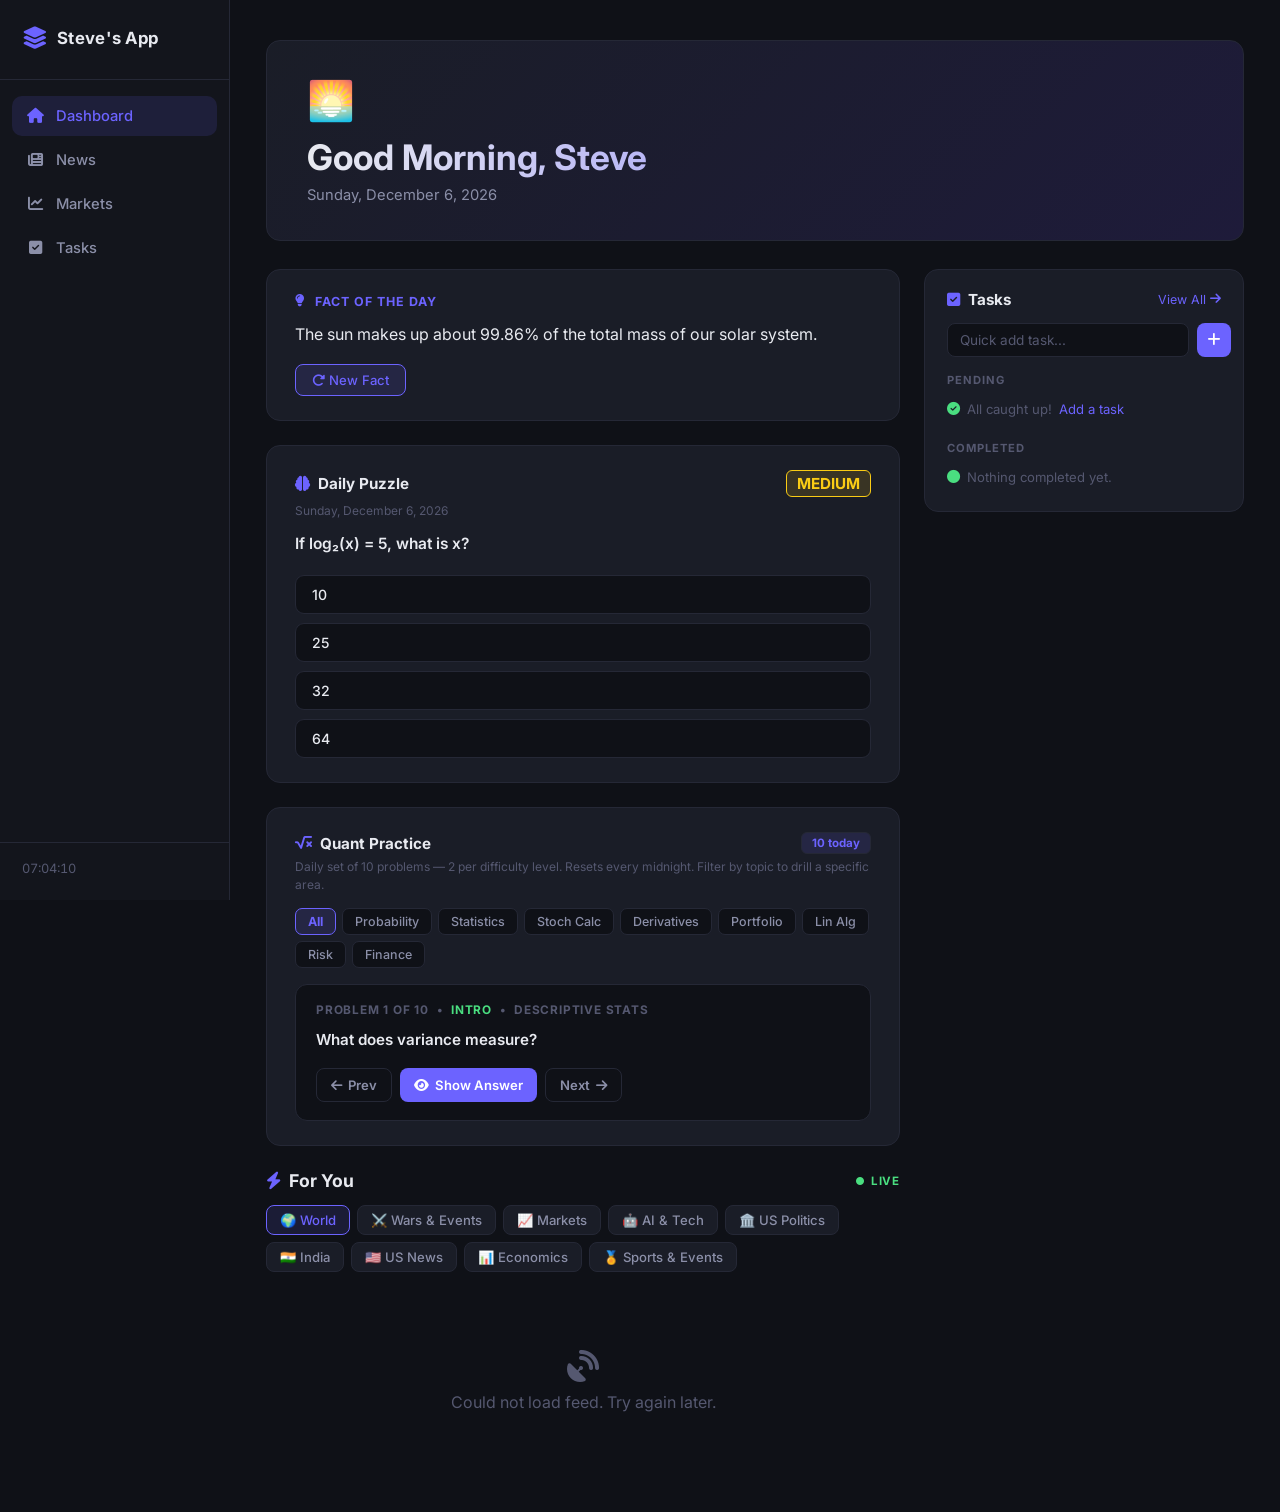
==== commit 3ace68b0: "quant.js: 100+ unique problems, 5 levels, 8 topic filters, daily tiered rotation" ====
--- a/index.html
+++ b/index.html
@@ -57,20 +57,36 @@
           </div>
         </div>
 
+        <!-- Quant Practice -->
         <div class="quant-section">
           <div class="quant-card">
             <div class="quant-header">
               <span><i class="fas fa-square-root-variable"></i> Quant Practice</span>
-              <span class="quant-badge">10 Problems</span>
+              <span class="quant-counter" id="quant-counter"></span>
             </div>
-            <div class="quant-subtitle">Extra practice in probability, statistics, linear algebra, derivatives, stochastic thinking, and quant finance.</div>
+            <div class="quant-subtitle">Daily set of 10 problems — 2 per difficulty level. Resets every midnight. Filter by topic to drill a specific area.</div>
+
+            <!-- Topic filters -->
+            <div class="quant-filters" id="quant-filters">
+              <button class="qf-btn active" data-topic="all">All</button>
+              <button class="qf-btn" data-topic="Probability">Probability</button>
+              <button class="qf-btn" data-topic="Statistics">Statistics</button>
+              <button class="qf-btn" data-topic="Stochastic Calculus">Stoch Calc</button>
+              <button class="qf-btn" data-topic="Derivatives">Derivatives</button>
+              <button class="qf-btn" data-topic="Portfolio">Portfolio</button>
+              <button class="qf-btn" data-topic="Linear Algebra">Lin Alg</button>
+              <button class="qf-btn" data-topic="Risk">Risk</button>
+              <button class="qf-btn" data-topic="Finance">Finance</button>
+            </div>
+
             <div class="quant-problem-box">
               <div class="quant-problem-number" id="quant-problem-number">Problem 1 of 10</div>
               <div class="quant-problem-question" id="quant-problem-question">Loading problem...</div>
               <div class="quant-problem-answer" id="quant-problem-answer" style="display:none"></div>
               <div class="quant-actions">
+                <button id="quant-prev-problem" class="quant-btn quant-btn-secondary"><i class="fas fa-arrow-left"></i> Prev</button>
                 <button id="quant-show-answer" class="quant-btn"><i class="fas fa-eye"></i> Show Answer</button>
-                <button id="quant-next-problem" class="quant-btn quant-btn-secondary"><i class="fas fa-arrow-right"></i> Next Problem</button>
+                <button id="quant-next-problem" class="quant-btn quant-btn-secondary">Next <i class="fas fa-arrow-right"></i></button>
               </div>
             </div>
           </div>
@@ -83,14 +99,14 @@
           </div>
           <div class="foryou-tabs" id="foryou-tabs">
             <button class="fy-tab active" data-topic="world">🌍 World</button>
-            <button class="fy-tab" data-topic="war">⚔️ Wars & Events</button>
+            <button class="fy-tab" data-topic="war">⚔️ Wars &amp; Events</button>
             <button class="fy-tab" data-topic="markets">📈 Markets</button>
-            <button class="fy-tab" data-topic="tech">🤖 AI & Tech</button>
+            <button class="fy-tab" data-topic="tech">🤖 AI &amp; Tech</button>
             <button class="fy-tab" data-topic="uspolitics">🏛️ US Politics</button>
             <button class="fy-tab" data-topic="india">🇮🇳 India</button>
             <button class="fy-tab" data-topic="usnews">🇺🇸 US News</button>
             <button class="fy-tab" data-topic="economics">📊 Economics</button>
-            <button class="fy-tab" data-topic="sports">🏅 Sports & Events</button>
+            <button class="fy-tab" data-topic="sports">🏅 Sports &amp; Events</button>
           </div>
           <div class="foryou-grid" id="foryou-grid">
             <div class="foryou-placeholder"><i class="fas fa-rss"></i><p>Loading your feed...</p></div>
--- a/style.css
+++ b/style.css
@@ -19,6 +19,8 @@
 }
 
 body { font-family:'Inter',sans-serif; background:var(--bg); color:var(--text-primary); display:flex; min-height:100vh; }
+
+/* SIDEBAR */
 .sidebar { width:var(--sidebar-width); background:var(--sidebar-bg); border-right:1px solid var(--card-border); display:flex; flex-direction:column; position:fixed; top:0; left:0; bottom:0; padding:24px 0; z-index:100; }
 .sidebar-logo { display:flex; align-items:center; gap:10px; padding:0 22px 28px; border-bottom:1px solid var(--card-border); margin-bottom:16px; }
 .logo-icon { font-size:1.4rem; color:var(--accent); }
@@ -26,19 +28,27 @@
 .nav-links { list-style:none; flex:1; padding:0 12px; }
 .nav-links li { margin-bottom:4px; }
 .nav-item { display:flex; align-items:center; gap:12px; padding:11px 14px; border-radius:10px; text-decoration:none; color:var(--text-secondary); font-size:0.92rem; font-weight:500; transition:var(--transition); }
-.nav-item:hover  { background:var(--accent-soft); color:var(--text-primary); }
+.nav-item:hover { background:var(--accent-soft); color:var(--text-primary); }
 .nav-item.active { background:var(--accent-soft); color:var(--accent); }
 .nav-item i { width:18px; text-align:center; font-size:0.95rem; }
 .sidebar-footer { padding:18px 22px 0; border-top:1px solid var(--card-border); color:var(--text-muted); font-size:0.8rem; font-variant-numeric:tabular-nums; }
+
+/* MAIN */
 .main-content { margin-left:var(--sidebar-width); flex:1; padding:40px 36px; }
+
+/* GREETING */
 .dashboard-hero { margin-bottom:28px; }
 .greeting-card { background:linear-gradient(135deg,#1a1d27 0%,#1e1b3a 100%); border:1px solid var(--card-border); border-radius:var(--radius); padding:36px 40px; display:flex; flex-direction:column; gap:8px; }
 .greeting-icon { font-size:2.4rem; margin-bottom:4px; }
 .greeting-card h1 { font-size:2.2rem; font-weight:700; background:linear-gradient(90deg,#e8eaf0,var(--accent)); -webkit-background-clip:text; -webkit-text-fill-color:transparent; background-clip:text; }
 .greeting-date { color:var(--text-secondary); font-size:0.92rem; }
+
+/* TWO COLUMN */
 .dash-two-col { display:grid; grid-template-columns:1fr 320px; gap:24px; align-items:start; }
-.dash-left  { display:flex; flex-direction:column; gap:24px; min-width:0; }
+.dash-left { display:flex; flex-direction:column; gap:24px; min-width:0; }
 .dash-right { position:sticky; top:24px; }
+
+/* TASKS WIDGET */
 .dash-tasks-widget { background:var(--card-bg); border:1px solid var(--card-border); border-radius:var(--radius); padding:20px 22px; }
 .widget-header { display:flex; align-items:center; justify-content:space-between; margin-bottom:14px; }
 .widget-header>span { font-size:0.95rem; font-weight:700; color:var(--text-primary); display:flex; align-items:center; gap:8px; }
@@ -48,40 +58,179 @@
 .dash-quick-add { display:flex; gap:8px; margin-bottom:16px; }
 .dash-quick-add input { flex:1; background:var(--bg); border:1px solid var(--card-border); color:var(--text-primary); padding:8px 12px; border-radius:8px; font-size:0.85rem; font-family:'Inter',sans-serif; outline:none; transition:var(--transition); }
 .dash-quick-add input:focus { border-color:var(--accent); }
+.dash-quick-add input::placeholder { color:var(--text-muted); }
 #dash-task-add { background:var(--accent); border:none; color:#fff; width:34px; height:34px; border-radius:8px; cursor:pointer; font-size:0.9rem; transition:var(--transition); flex-shrink:0; }
 .dash-task-section-label { font-size:0.7rem; font-weight:700; text-transform:uppercase; letter-spacing:1px; color:var(--text-muted); margin-bottom:8px; }
-.dash-task-item { display:flex; align-items:center; gap:9px; padding:8px 0; border-bottom:1px solid var(--card-border); font-size:0.85rem; color:var(--text-primary); }
+.dash-task-item { display:flex; align-items:center; gap:9px; padding:8px 0; border-bottom:1px solid var(--card-border); font-size:0.85rem; }
+.dash-task-item:last-child { border-bottom:none; }
+.dash-task-done { opacity:0.45; }
+.dash-task-done .dash-task-title { text-decoration:line-through; }
 .dash-task-title { flex:1; line-height:1.4; }
-.fact-card, .puzzle-card, .quant-card { background:var(--card-bg); border:1px solid var(--card-border); border-radius:var(--radius); padding:24px 28px; }
+.dash-check-btn { background:none; border:none; cursor:pointer; color:var(--text-muted); font-size:0.65rem; padding:0; transition:var(--transition); flex-shrink:0; }
+.dash-check-btn:hover { color:var(--green); }
+.dash-task-empty { color:var(--text-muted); font-size:0.82rem; padding:6px 0; display:flex; align-items:center; gap:7px; }
+.dash-task-empty i { color:var(--green); }
+.dash-task-empty a { color:var(--accent); text-decoration:none; }
+.badge-high { background:#f8717120; color:var(--red); font-size:0.7rem; padding:2px 7px; border-radius:5px; font-weight:700; }
+
+/* FACT */
+.fact-card { background:var(--card-bg); border:1px solid var(--card-border); border-radius:var(--radius); padding:24px 28px; }
 .fact-header { display:flex; align-items:center; gap:10px; font-size:0.78rem; font-weight:700; text-transform:uppercase; letter-spacing:1px; color:var(--accent); margin-bottom:12px; }
 .fact-text { font-size:1rem; line-height:1.7; color:var(--text-primary); }
-.fact-refresh { margin-top:16px; background:var(--accent-soft); border:1px solid var(--accent); color:var(--accent); padding:7px 16px; border-radius:8px; cursor:pointer; font-size:0.82rem; font-family:'Inter',sans-serif; font-weight:500; }
-.puzzle-header, .quant-header { display:flex; align-items:center; justify-content:space-between; margin-bottom:6px; }
-.puzzle-header>span:first-child, .quant-header>span:first-child { font-size:0.95rem; font-weight:700; color:var(--text-primary); display:flex; align-items:center; gap:8px; }
-.puzzle-header i, .quant-header i { color:var(--accent); }
-.puzzle-badge, .quant-badge { font-size:0.72rem; font-weight:700; text-transform:uppercase; letter-spacing:0.6px; padding:3px 10px; border-radius:6px; border:1px solid var(--card-border); color:var(--accent); background:var(--accent-soft); }
-.puzzle-date, .quant-subtitle { font-size:0.75rem; color:var(--text-muted); margin-bottom:14px; }
-.puzzle-question, .quant-problem-question { font-size:0.97rem; font-weight:600; color:var(--text-primary); line-height:1.6; margin-bottom:18px; }
+.fact-refresh { margin-top:16px; background:var(--accent-soft); border:1px solid var(--accent); color:var(--accent); padding:7px 16px; border-radius:8px; cursor:pointer; font-size:0.82rem; font-family:'Inter',sans-serif; font-weight:500; transition:var(--transition); }
+.fact-refresh:hover { background:var(--accent); color:#fff; }
+
+/* DAILY PUZZLE */
+.puzzle-card { background:var(--card-bg); border:1px solid var(--card-border); border-radius:var(--radius); padding:24px 28px; }
+.puzzle-header { display:flex; align-items:center; justify-content:space-between; margin-bottom:6px; }
+.puzzle-header>span { font-size:0.95rem; font-weight:700; color:var(--text-primary); display:flex; align-items:center; gap:8px; }
+.puzzle-header i { color:var(--accent); }
+.puzzle-badge { font-size:0.72rem; font-weight:700; text-transform:uppercase; padding:3px 10px; border-radius:6px; border:1px solid; }
+.puzzle-date { font-size:0.75rem; color:var(--text-muted); margin-bottom:14px; }
+.puzzle-question { font-size:0.97rem; font-weight:600; line-height:1.6; margin-bottom:18px; }
 .puzzle-options { display:flex; flex-direction:column; gap:9px; }
-.puzzle-option { background:var(--bg); border:1px solid var(--card-border); color:var(--text-primary); padding:10px 16px; border-radius:9px; text-align:left; cursor:pointer; font-size:0.88rem; font-family:'Inter',sans-serif; }
-.puzzle-correct { border-color:var(--green) !important; background:#4ade8018 !important; color:var(--green) !important; }
-.puzzle-wrong { border-color:var(--red) !important; background:#f8717118 !important; color:var(--red) !important; }
-.puzzle-result { margin-top:16px; padding:12px 16px; border-radius:9px; font-size:0.88rem; }
-.quant-problem-box { background:var(--bg); border:1px solid var(--card-border); border-radius:12px; padding:18px; }
-.quant-problem-number { font-size:0.76rem; text-transform:uppercase; letter-spacing:0.8px; color:var(--accent); font-weight:700; margin-bottom:10px; }
+.puzzle-option { background:var(--bg); border:1px solid var(--card-border); color:var(--text-primary); padding:10px 16px; border-radius:9px; text-align:left; cursor:pointer; font-size:0.88rem; font-family:'Inter',sans-serif; font-weight:500; transition:var(--transition); }
+.puzzle-option:hover:not(:disabled) { border-color:var(--accent); background:var(--accent-soft); color:var(--accent); }
+.puzzle-option:disabled { cursor:default; }
+.puzzle-correct { border-color:var(--green)!important; background:#4ade8018!important; color:var(--green)!important; }
+.puzzle-wrong { border-color:var(--red)!important; background:#f8717118!important; color:var(--red)!important; }
+.puzzle-result { display:none; margin-top:16px; padding:12px 16px; border-radius:9px; font-size:0.88rem; font-weight:600; align-items:flex-start; gap:9px; }
+.puzzle-result-correct { background:#4ade8018; color:var(--green); border:1px solid #4ade8040; }
+.puzzle-result-wrong { background:#f8717118; color:var(--red); border:1px solid #f8717140; }
+.puzzle-explain { font-weight:400; color:var(--text-secondary); margin-left:4px; }
+
+/* QUANT PRACTICE */
+.quant-card { background:var(--card-bg); border:1px solid var(--card-border); border-radius:var(--radius); padding:24px 28px; }
+.quant-header { display:flex; align-items:center; justify-content:space-between; margin-bottom:4px; }
+.quant-header>span:first-child { font-size:0.95rem; font-weight:700; color:var(--text-primary); display:flex; align-items:center; gap:8px; }
+.quant-header i { color:var(--accent); }
+.quant-counter { font-size:0.72rem; font-weight:700; padding:3px 10px; border-radius:6px; background:var(--accent-soft); color:var(--accent); border:1px solid var(--card-border); }
+.quant-subtitle { font-size:0.75rem; color:var(--text-muted); margin-bottom:14px; line-height:1.5; }
+.quant-filters { display:flex; flex-wrap:wrap; gap:6px; margin-bottom:16px; }
+.qf-btn { background:var(--bg); border:1px solid var(--card-border); color:var(--text-secondary); padding:5px 12px; border-radius:7px; cursor:pointer; font-size:0.78rem; font-family:'Inter',sans-serif; font-weight:500; transition:var(--transition); }
+.qf-btn:hover { border-color:var(--accent); color:var(--text-primary); }
+.qf-btn.active { background:var(--accent-soft); border-color:var(--accent); color:var(--accent); font-weight:700; }
+.quant-problem-box { background:var(--bg); border:1px solid var(--card-border); border-radius:12px; padding:18px 20px; }
+.quant-problem-number { font-size:0.74rem; text-transform:uppercase; letter-spacing:0.8px; color:var(--text-muted); font-weight:700; margin-bottom:10px; }
+.quant-problem-question { font-size:0.95rem; font-weight:600; color:var(--text-primary); line-height:1.65; margin-bottom:14px; }
 .quant-problem-answer { margin-top:14px; padding:12px 14px; border-radius:9px; background:var(--accent-soft); border:1px solid var(--card-border); color:var(--text-secondary); line-height:1.6; font-size:0.88rem; }
-.quant-actions { display:flex; gap:10px; margin-top:16px; flex-wrap:wrap; }
-.quant-btn { background:var(--accent); border:none; color:#fff; padding:9px 16px; border-radius:8px; cursor:pointer; font-size:0.84rem; font-family:'Inter',sans-serif; font-weight:600; }
+.quant-actions { display:flex; gap:8px; margin-top:16px; flex-wrap:wrap; }
+.quant-btn { background:var(--accent); border:none; color:#fff; padding:8px 14px; border-radius:8px; cursor:pointer; font-size:0.82rem; font-family:'Inter',sans-serif; font-weight:600; transition:var(--transition); display:flex; align-items:center; gap:6px; }
+.quant-btn:hover { opacity:0.85; }
 .quant-btn-secondary { background:transparent; border:1px solid var(--card-border); color:var(--text-secondary); }
+.quant-btn-secondary:hover { border-color:var(--accent); color:var(--accent); opacity:1; }
+
+/* FOR YOU */
 .foryou-header { display:flex; align-items:center; justify-content:space-between; margin-bottom:14px; }
 .foryou-header>span:first-child { font-size:1.1rem; font-weight:700; color:var(--text-primary); display:flex; align-items:center; gap:8px; }
 .foryou-header i.fa-bolt { color:var(--accent); }
 .foryou-live { display:flex; align-items:center; gap:6px; font-size:0.72rem; font-weight:700; color:#4ade80; text-transform:uppercase; letter-spacing:0.8px; }
+.foryou-live i { font-size:0.5rem; animation:pulse 1.4s infinite; }
+@keyframes pulse { 0%,100%{opacity:1}50%{opacity:0.3} }
 .foryou-tabs { display:flex; flex-wrap:wrap; gap:7px; margin-bottom:18px; }
-.fy-tab { background:var(--card-bg); border:1px solid var(--card-border); color:var(--text-secondary); padding:6px 13px; border-radius:8px; cursor:pointer; font-size:0.82rem; font-family:'Inter',sans-serif; font-weight:500; }
+.fy-tab { background:var(--card-bg); border:1px solid var(--card-border); color:var(--text-secondary); padding:6px 13px; border-radius:8px; cursor:pointer; font-size:0.82rem; font-family:'Inter',sans-serif; font-weight:500; transition:var(--transition); }
+.fy-tab:hover { border-color:var(--accent); color:var(--text-primary); }
 .fy-tab.active { background:var(--accent-soft); border-color:var(--accent); color:var(--accent); }
 .foryou-grid { display:grid; grid-template-columns:repeat(auto-fill,minmax(260px,1fr)); gap:14px; }
-.fy-card { background:var(--card-bg); border:1px solid var(--card-border); border-radius:11px; padding:16px 18px; display:flex; flex-direction:column; gap:6px; text-decoration:none; color:inherit; }
+.fy-card { background:var(--card-bg); border:1px solid var(--card-border); border-radius:11px; padding:16px 18px; display:flex; flex-direction:column; gap:6px; text-decoration:none; color:inherit; transition:var(--transition); }
+.fy-card:hover { border-color:var(--accent); transform:translateY(-2px); }
+.fy-source { font-size:0.68rem; font-weight:700; text-transform:uppercase; letter-spacing:0.8px; color:var(--accent); }
+.fy-title { font-size:0.9rem; font-weight:600; line-height:1.5; color:var(--text-primary); }
+.fy-desc { font-size:0.78rem; color:var(--text-secondary); line-height:1.5; flex:1; }
+.fy-meta { font-size:0.7rem; color:var(--text-muted); }
 .foryou-placeholder { grid-column:1/-1; text-align:center; padding:60px 20px; color:var(--text-muted); }
+.foryou-placeholder i { font-size:2rem; margin-bottom:10px; display:block; }
+
+/* NEWS */
+.news-header { margin-bottom:8px; }
+.news-header h1 { font-size:1.8rem; font-weight:700; display:flex; align-items:center; gap:12px; }
+.news-header p { color:var(--text-secondary); font-size:0.9rem; margin-top:5px; }
+.category-tabs { display:flex; flex-wrap:wrap; gap:8px; margin-bottom:28px; }
+.tab-btn { background:var(--card-bg); border:1px solid var(--card-border); color:var(--text-secondary); padding:8px 16px; border-radius:8px; cursor:pointer; font-size:0.87rem; font-family:'Inter',sans-serif; font-weight:500; transition:var(--transition); }
+.tab-btn:hover { border-color:var(--accent); color:var(--text-primary); }
+.tab-btn.active { background:var(--accent-soft); border-color:var(--accent); color:var(--accent); }
+.news-grid { display:grid; grid-template-columns:repeat(auto-fill,minmax(300px,1fr)); gap:20px; }
+.news-card { background:var(--card-bg); border:1px solid var(--card-border); border-radius:var(--radius); padding:22px; display:flex; flex-direction:column; gap:10px; transition:var(--transition); text-decoration:none; color:inherit; }
+.news-card:hover { border-color:var(--accent); transform:translateY(-2px); }
+.news-card-source { font-size:0.75rem; font-weight:600; text-transform:uppercase; letter-spacing:0.8px; color:var(--accent); }
+.news-card-title { font-size:0.97rem; font-weight:600; line-height:1.5; }
+.news-card-desc { font-size:0.84rem; color:var(--text-secondary); line-height:1.6; flex:1; }
+.news-card-date { font-size:0.75rem; color:var(--text-muted); }
+.news-placeholder,.loading-spinner { grid-column:1/-1; text-align:center; padding:80px 20px; color:var(--text-muted); }
+
+/* MARKETS */
+.ticker-search { display:flex; gap:10px; margin-bottom:28px; max-width:480px; }
+.ticker-search input { flex:1; background:var(--card-bg); border:1px solid var(--card-border); color:var(--text-primary); padding:10px 16px; border-radius:9px; font-size:0.92rem; font-family:'Inter',sans-serif; outline:none; transition:var(--transition); }
+.ticker-search input:focus { border-color:var(--accent); }
+#ticker-btn { background:var(--accent); border:none; color:#fff; padding:10px 20px; border-radius:9px; cursor:pointer; font-size:0.88rem; font-family:'Inter',sans-serif; font-weight:600; }
+.quote-card { background:var(--card-bg); border:1px solid var(--card-border); border-radius:var(--radius); padding:24px 28px; max-width:520px; margin-bottom:32px; }
+.quote-top { display:flex; justify-content:space-between; align-items:flex-start; margin-bottom:18px; }
+.quote-symbol { font-size:1.5rem; font-weight:700; }
+.quote-price { font-size:1.9rem; font-weight:700; }
+.quote-stats { display:flex; flex-wrap:wrap; gap:14px; }
+.quote-stat { display:flex; flex-direction:column; gap:3px; }
+.stat-label { font-size:0.72rem; color:var(--text-muted); text-transform:uppercase; letter-spacing:0.6px; }
+.stat-val { font-size:0.95rem; font-weight:600; }
+.positive { color:#4ade80!important; } .negative { color:#f87171!important; } .neutral { color:var(--text-secondary)!important; }
+.watchlist-grid,.forex-grid { display:grid; grid-template-columns:repeat(auto-fill,minmax(160px,1fr)); gap:14px; margin-bottom:32px; }
+.watchlist-card { background:var(--card-bg); border:1px solid var(--card-border); border-radius:10px; padding:16px 18px; transition:var(--transition); }
+.watchlist-card:hover { border-color:var(--accent); }
+.wl-top { display:flex; justify-content:space-between; align-items:center; margin-bottom:6px; }
+.wl-ticker { font-weight:700; font-size:0.95rem; }
+.wl-price,.wl-change { font-size:0.88rem; font-weight:600; }
+.section-label { font-size:0.78rem; font-weight:600; text-transform:uppercase; letter-spacing:1px; color:var(--text-muted); margin-bottom:14px; }
+
+/* TASKS PAGE */
+.tasks-header { margin-bottom:28px; }
+.tasks-header h1 { font-size:1.9rem; font-weight:700; display:flex; align-items:center; gap:12px; }
+.task-input-card { background:var(--card-bg); border:1px solid var(--card-border); border-radius:var(--radius); padding:22px 24px; margin-bottom:22px; display:flex; flex-direction:column; gap:12px; }
+.task-input-row { display:flex; gap:10px; flex-wrap:wrap; }
+.task-input-row input { flex:1; min-width:200px; background:var(--bg); border:1px solid var(--card-border); color:var(--text-primary); padding:10px 14px; border-radius:9px; font-size:0.92rem; font-family:'Inter',sans-serif; outline:none; transition:var(--transition); }
+.task-input-row input:focus { border-color:var(--accent); }
+.task-input-row select { background:var(--bg); border:1px solid var(--card-border); color:var(--text-secondary); padding:10px 12px; border-radius:9px; font-size:0.85rem; font-family:'Inter',sans-serif; outline:none; cursor:pointer; }
+#task-add-btn { background:var(--accent); border:none; color:#fff; padding:10px 20px; border-radius:9px; cursor:pointer; font-size:0.88rem; font-family:'Inter',sans-serif; font-weight:600; white-space:nowrap; }
+#task-note { background:var(--bg); border:1px solid var(--card-border); color:var(--text-primary); padding:10px 14px; border-radius:9px; font-size:0.88rem; font-family:'Inter',sans-serif; outline:none; resize:vertical; width:100%; transition:var(--transition); }
+.task-filters { display:flex; align-items:center; gap:8px; margin-bottom:18px; flex-wrap:wrap; }
+.tf-btn { background:var(--card-bg); border:1px solid var(--card-border); color:var(--text-secondary); padding:7px 16px; border-radius:8px; cursor:pointer; font-size:0.85rem; font-family:'Inter',sans-serif; font-weight:500; transition:var(--transition); }
+.tf-btn:hover { border-color:var(--accent); color:var(--text-primary); }
+.tf-btn.active { background:var(--accent-soft); border-color:var(--accent); color:var(--accent); }
+.task-filter-right { margin-left:auto; display:flex; align-items:center; gap:12px; }
+#task-count { font-size:0.8rem; color:var(--text-muted); }
+#clear-completed-btn { background:transparent; border:1px solid var(--card-border); color:var(--text-muted); padding:6px 12px; border-radius:8px; cursor:pointer; font-size:0.8rem; font-family:'Inter',sans-serif; transition:var(--transition); }
+#clear-completed-btn:hover { border-color:var(--red); color:var(--red); }
+.task-item { display:flex; align-items:flex-start; justify-content:space-between; gap:12px; background:var(--card-bg); border:1px solid var(--card-border); border-radius:11px; padding:16px 18px; margin-bottom:10px; transition:var(--transition); }
+.task-item:hover { border-color:var(--accent); }
+.task-high { border-left:3px solid var(--red)!important; }
+.task-done { opacity:0.5; }
+.task-done .task-title-text { text-decoration:line-through; }
+.task-left { display:flex; align-items:flex-start; gap:12px; flex:1; }
+.task-check { background:none; border:none; cursor:pointer; color:var(--text-muted); font-size:1.1rem; padding:0; margin-top:1px; transition:var(--transition); }
+.task-check:hover { color:var(--accent); }
+.task-done .task-check { color:var(--green); }
+.task-body { display:flex; flex-direction:column; gap:5px; flex:1; }
+.task-title-row { display:flex; align-items:center; gap:8px; flex-wrap:wrap; }
+.task-title-text { font-size:0.94rem; font-weight:600; }
+.task-note-text { font-size:0.82rem; color:var(--text-secondary); line-height:1.5; }
+.task-meta { font-size:0.72rem; color:var(--text-muted); }
+.task-delete { background:none; border:none; cursor:pointer; color:var(--text-muted); font-size:0.95rem; padding:2px 6px; transition:var(--transition); border-radius:5px; }
+.task-delete:hover { color:var(--red); background:#f8717115; }
+.task-empty { text-align:center; padding:60px 20px; color:var(--text-muted); }
+.badge { display:inline-flex; align-items:center; padding:2px 8px; border-radius:5px; font-size:0.7rem; font-weight:700; text-transform:uppercase; letter-spacing:0.5px; }
+.badge-low { background:#8b8fa820; color:var(--text-muted); }
+.badge-tag { background:var(--accent-soft); color:var(--accent); font-weight:500; text-transform:none; }
+.notes-section { margin-top:36px; }
+.notes-header { display:flex; align-items:center; justify-content:space-between; font-size:0.95rem; font-weight:700; margin-bottom:12px; }
+.notes-header i { color:var(--yellow); margin-right:8px; }
+#note-save-btn { background:var(--accent-soft); border:1px solid var(--accent); color:var(--accent); padding:6px 14px; border-radius:8px; cursor:pointer; font-size:0.82rem; font-family:'Inter',sans-serif; font-weight:600; transition:var(--transition); }
+#note-save-btn:hover { background:var(--accent); color:#fff; }
+#quick-note-pad { width:100%; background:var(--card-bg); border:1px solid var(--card-border); color:var(--text-primary); padding:16px; border-radius:var(--radius); font-size:0.9rem; font-family:'Inter',sans-serif; line-height:1.7; outline:none; resize:vertical; transition:var(--transition); }
+#quick-note-pad:focus { border-color:var(--accent); }
+
+/* SCROLLBAR */
+::-webkit-scrollbar { width:6px; }
+::-webkit-scrollbar-track { background:var(--bg); }
+::-webkit-scrollbar-thumb { background:var(--card-border); border-radius:3px; }
+
+/* RESPONSIVE */
 @media (max-width:1100px) { .dash-two-col { grid-template-columns:1fr; } .dash-right { position:static; } }
-@media (max-width:768px) { .sidebar { width:60px; } .sidebar .logo-text,.nav-item span,.sidebar-footer { display:none; } .main-content { margin-left:60px; padding:24px 16px; } .foryou-grid { grid-template-columns:1fr; } }
+@media (max-width:768px) { .sidebar { width:60px; } .sidebar .logo-text,.nav-item span,.sidebar-footer { display:none; } .main-content { margin-left:60px; padding:24px 16px; } .greeting-card { padding:24px 20px; } .greeting-card h1 { font-size:1.7rem; } .foryou-grid,.news-grid { grid-template-columns:1fr; } }
